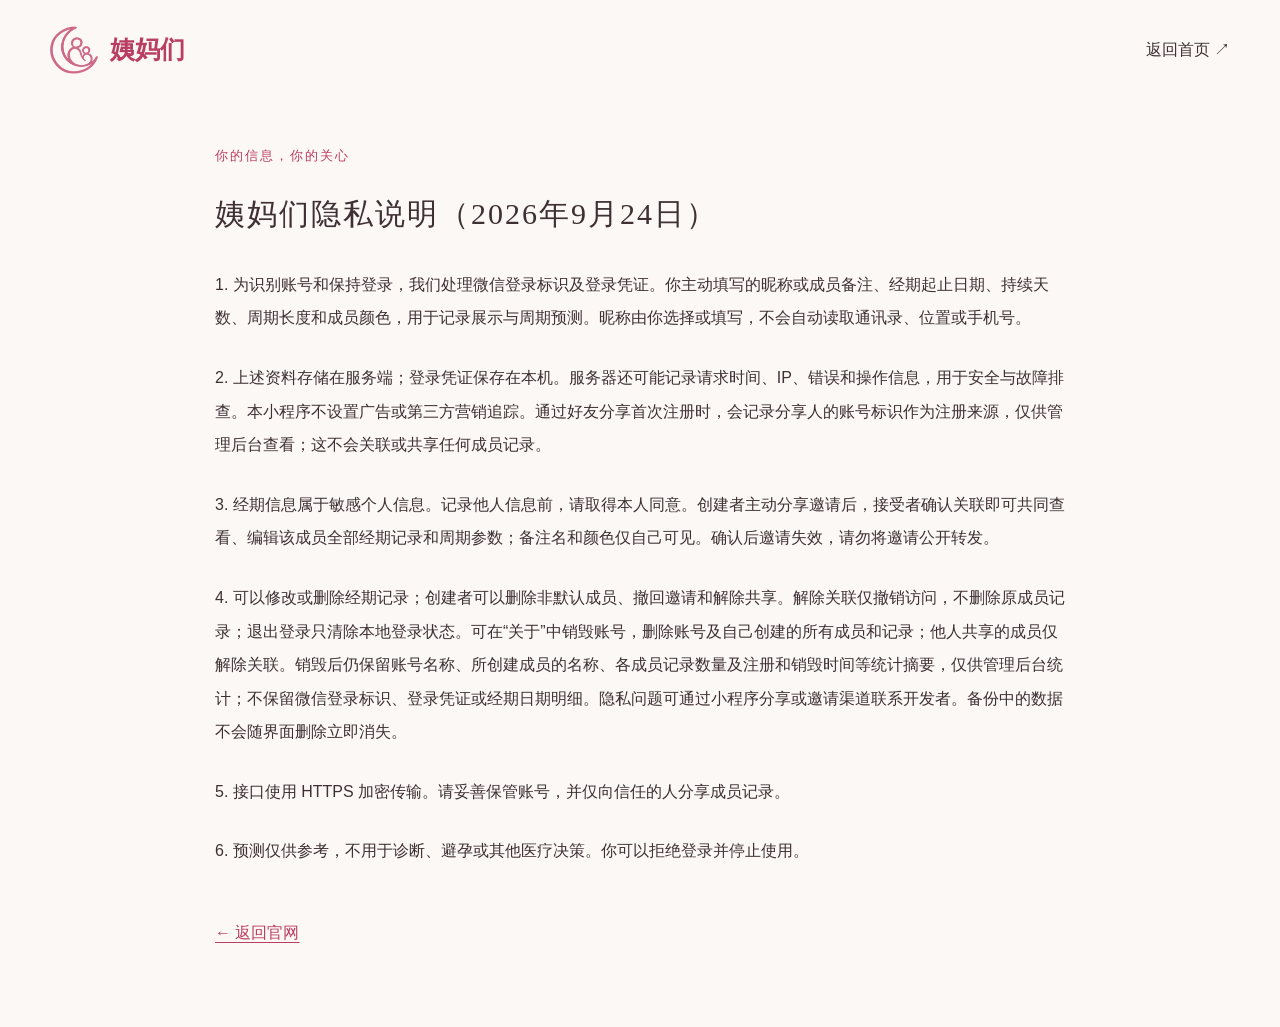
==== privacy.html @ f9075a83 "copy: update website and privacy wording for public use" ====
<!doctype html><html lang="zh-CN"><head><meta charset="utf-8"><meta name="viewport" content="width=device-width,initial-scale=1"><title>隐私说明 · 姨妈们</title><meta name="description" content="姨妈们隐私说明：数据使用、家庭共享、记录删除及数据安全。"><link rel="canonical" href="https://aunts.21ido.com/privacy.html"><link rel="stylesheet" href="styles.css"><link rel="icon" href="assets/logo.png"></head><body><header class="header wrap"><a class="brand" href="/"><img src="assets/logo.png" width="48" height="48" alt=""><span>姨妈们</span></a><a href="/">返回首页 ↗</a></header><main class="privacy-page wrap"><p class="eyebrow">你的信息，你的关心</p><h1>姨妈们隐私说明（2026年9月24日）</h1><p>1. 为识别账号和保持登录，我们处理微信登录标识及登录凭证。你主动填写的昵称或成员备注、经期起止日期、持续天数、周期长度和成员颜色，用于记录展示与周期预测。昵称由你选择或填写，不会自动读取通讯录、位置或手机号。</p><p>2. 上述资料存储在服务端；登录凭证保存在本机。服务器还可能记录请求时间、IP、错误和操作信息，用于安全与故障排查。本小程序不设置广告或第三方营销追踪。通过好友分享首次注册时，会记录分享人的账号标识作为注册来源，仅供管理后台查看；这不会关联或共享任何成员记录。</p><p>3. 经期信息属于敏感个人信息。记录他人信息前，请取得本人同意。创建者主动分享邀请后，接受者确认关联即可共同查看、编辑该成员全部经期记录和周期参数；备注名和颜色仅自己可见。确认后邀请失效，请勿将邀请公开转发。</p><p>4. 可以修改或删除经期记录；创建者可以删除非默认成员、撤回邀请和解除共享。解除关联仅撤销访问，不删除原成员记录；退出登录只清除本地登录状态。可在“关于”中销毁账号，删除账号及自己创建的所有成员和记录；他人共享的成员仅解除关联。销毁后仍保留账号名称、所创建成员的名称、各成员记录数量及注册和销毁时间等统计摘要，仅供管理后台统计；不保留微信登录标识、登录凭证或经期日期明细。隐私问题可通过小程序分享或邀请渠道联系开发者。备份中的数据不会随界面删除立即消失。</p><p>5. 接口使用 HTTPS 加密传输。请妥善保管账号，并仅向信任的人分享成员记录。</p><p>6. 预测仅供参考，不用于诊断、避孕或其他医疗决策。你可以拒绝登录并停止使用。</p><a class="text-link" href="/">← 返回官网</a></main></body></html>
---- styles.css ----
:root{--ink:#3e3035;--muted:#8b777e;--rose:#b93e64;--pink:#e77797;--bg:#fcf8f5}*{box-sizing:border-box}html{scroll-behavior:smooth;scroll-padding-top:30px}body{margin:0;background:var(--bg);color:var(--ink);font-family:-apple-system,BlinkMacSystemFont,"Segoe UI","PingFang SC","Microsoft YaHei",sans-serif;line-height:1.75}a{color:inherit;text-decoration:none}img{max-width:100%;height:auto}button,a,summary{-webkit-tap-highlight-color:transparent}a:focus-visible,summary:focus-visible{outline:3px solid var(--rose);outline-offset:6px}.wrap{width:min(1180px,calc(100% - 64px));margin:auto}.header{display:flex;align-items:center;justify-content:space-between;padding:26px 0;gap:24px}.brand{display:flex;align-items:center;gap:12px;font-size:25px;font-weight:700;color:var(--rose);white-space:nowrap}.brand small{display:block;font-size:11px;letter-spacing:2px;color:var(--muted);font-weight:400}.header nav{display:flex;gap:32px;align-items:center;font-size:14px}.nav-cta{border:1px solid #dab4bf;border-radius:30px;padding:10px 22px}.nav-cta span{margin-left:20px}.hero{display:grid;grid-template-columns:1fr 1fr;align-items:center;min-height:850px;gap:30px;padding-bottom:55px}.eyebrow{font-size:13px;letter-spacing:2px;color:var(--rose);font-weight:500;margin:0 0 22px}.spark{font-size:23px;vertical-align:middle;margin-right:10px}h1{font-family:"Songti SC",SimSun,serif;font-size:clamp(58px,6.5vw,86px);line-height:1.3;letter-spacing:2px;font-weight:500;margin:20px 0 30px}h1 em{font-style:normal;color:var(--rose);position:relative}h1 em:after{content:"";position:absolute;bottom:-12px;left:0;width:90%;height:13px;border-top:4px solid #edb3c0;border-radius:50%}.intro{font-size:20px;color:#8d707b;line-height:2}.hero-actions{display:flex;align-items:flex-start;flex-direction:column;gap:12px;margin-top:38px}.button{display:inline-flex;gap:36px;align-items:center;background:var(--rose);color:#fff;padding:16px 24px;border-radius:35px;font-size:15px;box-shadow:0 10px 22px #ba40641c;transition:transform .2s}.button:hover{transform:translateY(-3px)}.quiet{font-size:12px;color:var(--muted);padding-left:12px}.mini-benefits{display:flex;gap:22px;margin-top:40px;font-size:12px;color:var(--muted);flex-wrap:wrap}.mini-benefits i{display:inline-block;width:5px;height:5px;background:#d3738f;border-radius:50%;vertical-align:middle;margin-right:6px}.hero-art{position:relative;display:flex;justify-content:center;padding:45px 0 10px;isolation:isolate}.orb{position:absolute;inset:18% -7% 9%;background:radial-gradient(ellipse,#f4cad4 0,#f8e2e7 48%,transparent 72%);z-index:-1}.phone{width:340px;border:7px solid #342d30;outline:2px solid #bfaaa6;border-radius:49px;background:#fffcfb;padding:13px 15px 15px;box-shadow:20px 30px 50px #73545a26;transform:rotate(3deg)}.phone-top{display:flex;justify-content:space-between;align-items:center;font-size:10px;padding:0 8px;position:relative}.island{width:100px;height:21px;border-radius:14px;background:#342d30;position:absolute;top:-8px;left:calc(50% - 50px)}.phone-title{text-align:center;font-size:15px;margin:24px 0 18px;position:relative}.phone-title>span{position:absolute;right:0;font-size:10px;border:1px solid #e8e0e1;border-radius:20px;padding:1px 7px}.status-card{background:#fbeaf0;border-radius:20px;padding:20px 14px;position:relative;overflow:hidden}.status-card small{font-size:10px;color:#a46a7e}.status-card p{font-size:12px;position:relative;z-index:1;margin:8px 0}.status-card strong{font-size:29px;color:var(--rose);font-weight:400}.flower{position:absolute;right:-8px;top:6px;font-size:92px;color:#e9b7c653}.calendar{background:#fff;border-radius:20px;margin:14px 0;padding:15px 9px}.month{display:flex;justify-content:space-between;font-size:11px}.month span{color:var(--muted);font-size:10px}.weekdays,.calendar-grid{display:grid;grid-template-columns:repeat(7,1fr)}.weekdays{font-size:10px;color:var(--muted);text-align:center;margin-top:18px}.date{height:47px;position:relative;text-align:center;padding-top:9px;font-size:11px}.date.outside{color:#c9c1c4}.date:after{content:"";position:absolute;top:31px;left:0;right:0}.date.pink:after{border-top:2px solid #e87597}.date.blue:after{border-top:2px solid #75b9eb}.date.purple:after{border-top:2px solid #a087dc}.date.predicted:after{border-top-style:dashed}.legend{display:flex;justify-content:center;gap:20px;font-size:10px;color:#88757c;margin-top:9px}.legend span{display:flex;align-items:center;gap:5px}.legend i{width:13px;height:2px}.pink{--c:#e87597}.blue{--c:#75b9eb}.purple{--c:#a087dc}.legend i{background:var(--c)}.calendar-note{text-align:center;font-size:8px;color:#a09499;margin:10px 0 0}.phone-tabs{display:flex;justify-content:space-around;color:#9e8d94;text-align:center;font-size:20px}.phone-tabs small{display:block;font-size:8px}.phone-tabs .active{color:var(--rose)}.floating-note{position:absolute;bottom:140px;left:-10px;z-index:2;background:#ffffffed;padding:16px 22px;border:1px solid #f0e0e3;border-radius:18px;box-shadow:0 14px 30px #85566112;display:flex;align-items:center;gap:14px;font-size:13px;transform:rotate(-5deg)}.floating-note small{display:block;font-size:10px;color:var(--muted)}.note-icon{font-size:33px;color:var(--rose)}.handwriting{position:absolute;top:0;right:20px;color:#bd708a;font-family:cursive;font-size:20px;transform:rotate(7deg)}.art-caption{position:absolute;bottom:-23px;font-size:10px;color:#aa989d}.features{padding:90px 0 110px;border-top:1px solid #eddee0}.section-heading{text-align:center;margin-bottom:45px}h2{font-family:"Songti SC",SimSun,serif;font-size:40px;font-weight:500;line-height:1.55;margin:0 0 22px}.section-heading>p:last-child{color:var(--muted);font-size:15px}.feature-grid{display:grid;grid-template-columns:repeat(3,1fr);gap:23px}.feature-card{padding:32px;background:linear-gradient(150deg,#fff,#fbedf0);border:1px solid #f0e4e6;border-radius:25px}.feature-number{font-size:11px;letter-spacing:2px;color:#ac7184}.feature-card h3{font-size:21px;margin:24px 0 10px;font-weight:500}.feature-card p{font-size:14px;color:var(--muted);margin:0}.avatar-row,.share-art,.timeline{height:72px;margin-top:22px;display:flex;align-items:center}.avatar-row span{width:56px;height:56px;border:4px solid #fff;border-radius:50%;display:grid;place-items:center;background:#f6cfda;color:#b45977;margin-right:-10px}.avatar-row span:nth-child(2){background:#d9eaf5;color:#5592b6}.avatar-row span:nth-child(3){background:#e8def7;color:#9a7cbd}.share-art span{font-size:40px;color:#c56687}.share-art i{color:#d9b4c2;margin:0 22px}.timeline{gap:14px;color:#b66683;font-size:13px}.timeline i{width:90px;border-top:3px dashed #d9a0b5}.sharing{background:#f8ecef;padding:85px 0}.sharing-inner{display:grid;grid-template-columns:1fr 1fr;gap:100px;align-items:center}.sharing-visual{position:relative;min-height:440px;display:flex;align-items:center;justify-content:center;flex-direction:column}.moon{position:absolute;inset:20px;border:1px solid #e3b6c6;border-radius:50%;transform:rotate(-25deg)}.family-symbol{background:#fff8;width:265px;height:265px;display:grid;place-items:center;border-radius:50%;z-index:1}.family-symbol img{width:200px}.sharing-visual p{text-align:center;font-family:"Songti SC",SimSun,serif;font-size:24px;z-index:1;letter-spacing:4px}.sharing-visual em{font-style:normal;color:#bd6b88}.sharing-copy>p{color:var(--muted);font-size:14px}.sharing-copy .eyebrow{color:var(--rose)}ol{padding:0;list-style:none;margin:28px 0}li{display:flex;gap:22px;margin-top:20px}li>b{color:#bc8096;font-size:12px;padding-top:3px}li h3{margin:0;font-size:16px;font-weight:500}li p{font-size:13px;color:var(--muted);margin:4px 0}.sharing-copy .small-note{font-size:11px;line-height:1.8}.faq{padding:110px 0;display:grid;grid-template-columns:1fr 1.3fr;gap:70px}details{border-bottom:1px solid #e7dadd;padding:20px 0}summary{cursor:pointer;font-size:16px;list-style:none;display:flex;justify-content:space-between;gap:20px}summary:after{content:"+";color:var(--rose)}details[open] summary:after{content:"−"}details p{font-size:14px;color:var(--muted);padding-right:25px}.experience{background:linear-gradient(120deg,#f6dbe3,#fbedef);padding:60px 70px;border-radius:35px;display:flex;justify-content:space-between;gap:40px;align-items:center}.experience h2{font-size:46px;color:#a13758}.experience p{color:#9b6e80;font-size:15px}.experience-tip{font-size:11px;color:#946f7d}.qr-card{background:white;padding:15px 20px 20px;border-radius:24px;flex:0 0 240px;text-align:center;box-shadow:0 10px 30px #a55f7610}.qr-card img{display:block;width:210px}.qr-card strong{display:block;font-size:17px;color:var(--rose);margin:8px 0}.qr-card a{font-size:11px;color:var(--muted);text-decoration:underline;text-underline-offset:4px}.footer{padding:45px 0;display:flex;align-items:center;justify-content:space-between;gap:25px;font-size:12px;color:var(--muted)}.footer .brand{font-size:19px}.footer p{font-size:12px}.footer small{font-size:10px}
@media(max-width:900px){.wrap{width:calc(100% - 40px)}.header nav{gap:18px}.brand small{display:none}.hero{gap:10px}.phone{width:300px}.floating-note{left:-10px;bottom:85px;padding:12px}.mini-benefits{gap:12px}h1{font-size:60px}.feature-card{padding:24px}.sharing-inner{gap:35px}.experience{padding:40px}.faq{gap:35px}.handwriting{font-size:16px}}
@media(max-width:640px){.header{padding:20px 0}.brand{font-size:22px;gap:8px}.brand img{width:37px}.header nav>a:not(.nav-cta){display:none}.nav-cta{padding:8px 15px;font-size:12px}.nav-cta span{margin-left:8px}.hero{grid-template-columns:1fr;text-align:center;padding:40px 0 60px;gap:40px;min-height:0}h1{font-size:60px;letter-spacing:0}.intro{font-size:16px}.hero-actions{align-items:center;margin-top:25px}.mini-benefits{justify-content:center;margin-top:25px;font-size:11px}.hero-art{padding-top:38px;padding-bottom:20px}.phone{width:300px;transform:rotate(2deg)}.floating-note{left:0;bottom:100px;text-align:left;font-size:11px}.handwriting{right:5px}.orb{inset:15% 0 8%}.features{padding:60px 0}.feature-grid{grid-template-columns:1fr;gap:16px}.feature-card{padding:26px}.feature-card h3{margin-top:12px}.avatar-row,.share-art,.timeline{height:55px;margin-top:12px}h2{font-size:32px}.sharing{padding:45px 0}.sharing-inner{grid-template-columns:1fr;gap:20px}.sharing-visual{min-height:310px}.family-symbol{width:190px;height:190px}.family-symbol img{width:150px}.sharing-visual p{font-size:20px}.moon{inset:0 30px}.sharing-copy{padding:20px 5px}.faq{grid-template-columns:1fr;padding:60px 0;gap:10px}.faq h2 br{display:none}.experience{padding:35px 24px;flex-direction:column;text-align:center;border-radius:26px;gap:25px}.experience h2{font-size:35px}.experience-tip{display:block}.qr-card{flex-basis:auto}.footer{flex-direction:column;text-align:center;gap:6px;padding:35px 0}.footer p{margin:8px 0}.eyebrow{font-size:11px}.header{gap:10px}}
@media(prefers-reduced-motion:reduce){html{scroll-behavior:auto}.button{transition:none}}
@media(max-width:640px){.moon{inset:12px 48px;}}

/* First-screen discovery and privacy */
.hero{min-height:700px;padding-top:15px}.hero h1{font-size:clamp(54px,5.5vw,74px);margin:15px 0 25px}.hero .intro{font-size:17px}.intro strong{font-weight:500;color:var(--ink)}.hero-scan{display:flex;align-items:center;gap:22px;margin-top:25px}.hero-scan>img{width:150px;height:150px;padding:7px;background:#fff;border-radius:18px;box-shadow:0 8px 28px #ad627619}.hero-scan strong{font-size:17px;color:var(--rose)}.hero-scan p{font-size:13px;color:var(--muted);margin:7px 0}.hero-scan a{font-size:12px;color:var(--rose);text-decoration:underline;text-underline-offset:3px}.hero-scan .privacy-link{display:block;color:var(--muted);margin-top:5px}.mini-benefits{margin-top:22px}.family-photo{margin:0;min-height:0;display:block}.family-photo img{display:block;width:100%;border-radius:130px 130px 26px 26px;box-shadow:0 18px 40px #a8708514}.family-photo figcaption{text-align:center;color:#b76b85;font-family:serif;font-size:20px;padding-top:22px}.footer-links{display:flex;gap:25px}.text-link{text-decoration:underline;text-underline-offset:4px;color:var(--rose)}.privacy-page{max-width:850px;padding:45px 0 80px}.privacy-page h1{font-size:30px;line-height:1.6}.privacy-page>p:not(.eyebrow){font-size:16px;line-height:2.1;margin:26px 0}.privacy-page>a{display:inline-block;margin-top:25px}
@media(max-width:640px){.hero{padding-top:18px;gap:35px}.hero h1{font-size:48px;line-height:1.2;margin:10px 0 22px}.hero .eyebrow{letter-spacing:1px;font-size:10px;margin-bottom:12px}.hero .intro{font-size:14px;line-height:1.9}.hero-scan{justify-content:center;text-align:left;gap:15px;margin-top:20px}.hero-scan>img{width:142px;height:142px}.hero-scan strong{font-size:15px}.hero-scan p{font-size:11px}.hero .mini-benefits{margin-top:20px}.sharing-visual.family-photo{min-height:0}.privacy-page{padding-top:20px}.privacy-page h1{font-size:25px}.privacy-page>p:not(.eyebrow){font-size:15px}.footer-links{gap:20px}}
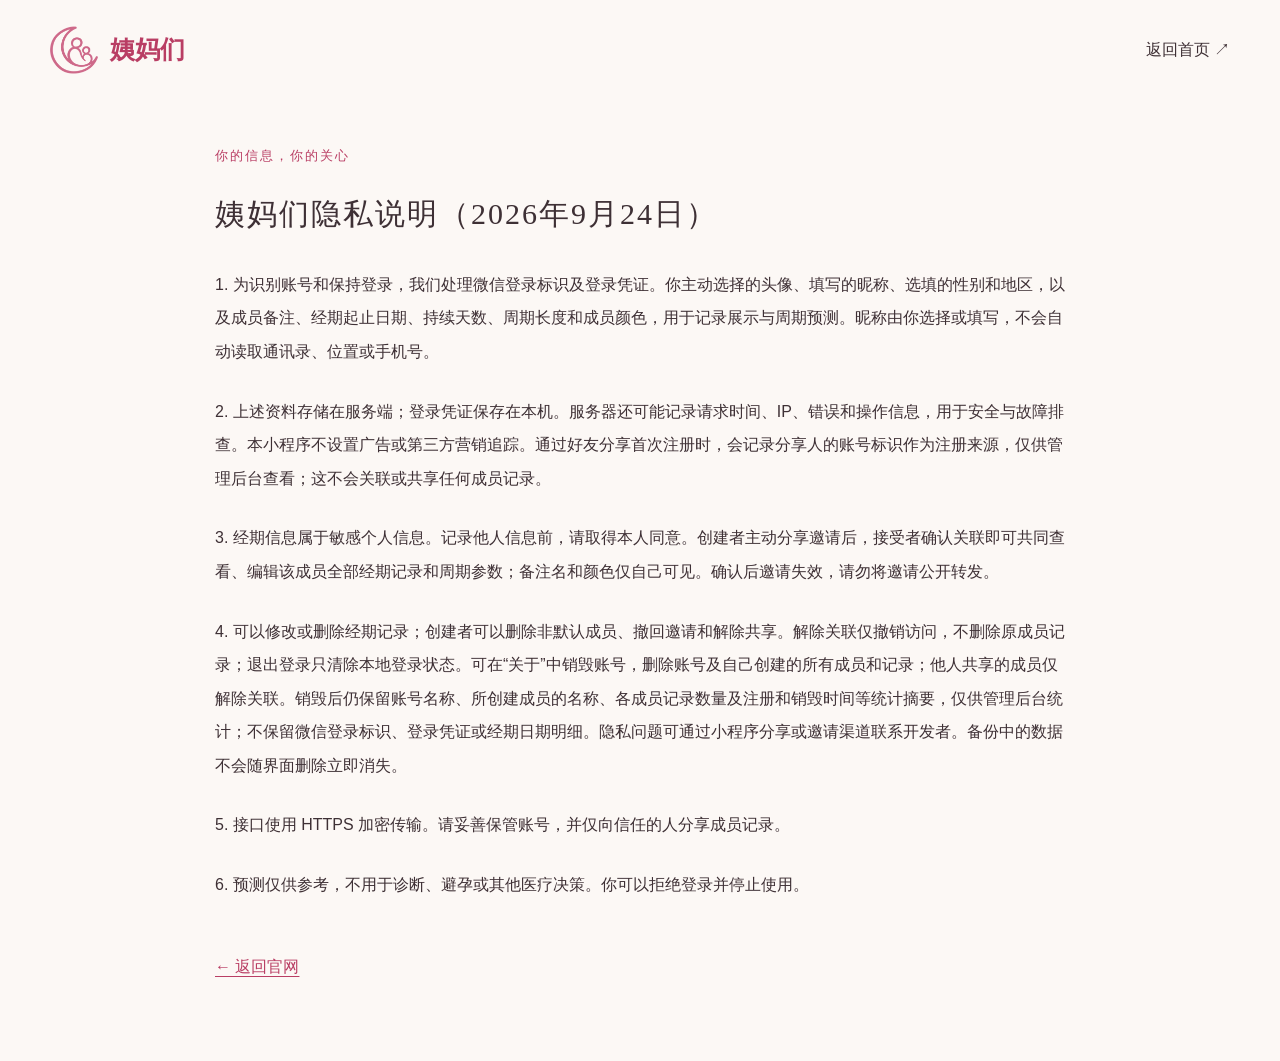
==== commit b06bec33: "docs: disclose optional account profile information" ====
--- a/privacy.html
+++ b/privacy.html
@@ -1 +1 @@
-<!doctype html><html lang="zh-CN"><head><meta charset="utf-8"><meta name="viewport" content="width=device-width,initial-scale=1"><title>隐私说明 · 姨妈们</title><meta name="description" content="姨妈们隐私说明：数据使用、家庭共享、记录删除及数据安全。"><link rel="canonical" href="https://aunts.21ido.com/privacy.html"><link rel="stylesheet" href="styles.css"><link rel="icon" href="assets/logo.png"></head><body><header class="header wrap"><a class="brand" href="/"><img src="assets/logo.png" width="48" height="48" alt=""><span>姨妈们</span></a><a href="/">返回首页 ↗</a></header><main class="privacy-page wrap"><p class="eyebrow">你的信息，你的关心</p><h1>姨妈们隐私说明（2026年9月24日）</h1><p>1. 为识别账号和保持登录，我们处理微信登录标识及登录凭证。你主动填写的昵称或成员备注、经期起止日期、持续天数、周期长度和成员颜色，用于记录展示与周期预测。昵称由你选择或填写，不会自动读取通讯录、位置或手机号。</p><p>2. 上述资料存储在服务端；登录凭证保存在本机。服务器还可能记录请求时间、IP、错误和操作信息，用于安全与故障排查。本小程序不设置广告或第三方营销追踪。通过好友分享首次注册时，会记录分享人的账号标识作为注册来源，仅供管理后台查看；这不会关联或共享任何成员记录。</p><p>3. 经期信息属于敏感个人信息。记录他人信息前，请取得本人同意。创建者主动分享邀请后，接受者确认关联即可共同查看、编辑该成员全部经期记录和周期参数；备注名和颜色仅自己可见。确认后邀请失效，请勿将邀请公开转发。</p><p>4. 可以修改或删除经期记录；创建者可以删除非默认成员、撤回邀请和解除共享。解除关联仅撤销访问，不删除原成员记录；退出登录只清除本地登录状态。可在“关于”中销毁账号，删除账号及自己创建的所有成员和记录；他人共享的成员仅解除关联。销毁后仍保留账号名称、所创建成员的名称、各成员记录数量及注册和销毁时间等统计摘要，仅供管理后台统计；不保留微信登录标识、登录凭证或经期日期明细。隐私问题可通过小程序分享或邀请渠道联系开发者。备份中的数据不会随界面删除立即消失。</p><p>5. 接口使用 HTTPS 加密传输。请妥善保管账号，并仅向信任的人分享成员记录。</p><p>6. 预测仅供参考，不用于诊断、避孕或其他医疗决策。你可以拒绝登录并停止使用。</p><a class="text-link" href="/">← 返回官网</a></main></body></html>+<!doctype html><html lang="zh-CN"><head><meta charset="utf-8"><meta name="viewport" content="width=device-width,initial-scale=1"><title>隐私说明 · 姨妈们</title><meta name="description" content="姨妈们隐私说明：数据使用、家庭共享、记录删除及数据安全。"><link rel="canonical" href="https://aunts.21ido.com/privacy.html"><link rel="stylesheet" href="styles.css"><link rel="icon" href="assets/logo.png"></head><body><header class="header wrap"><a class="brand" href="/"><img src="assets/logo.png" width="48" height="48" alt=""><span>姨妈们</span></a><a href="/">返回首页 ↗</a></header><main class="privacy-page wrap"><p class="eyebrow">你的信息，你的关心</p><h1>姨妈们隐私说明（2026年9月24日）</h1><p>1. 为识别账号和保持登录，我们处理微信登录标识及登录凭证。你主动选择的头像、填写的昵称、选填的性别和地区，以及成员备注、经期起止日期、持续天数、周期长度和成员颜色，用于记录展示与周期预测。昵称由你选择或填写，不会自动读取通讯录、位置或手机号。</p><p>2. 上述资料存储在服务端；登录凭证保存在本机。服务器还可能记录请求时间、IP、错误和操作信息，用于安全与故障排查。本小程序不设置广告或第三方营销追踪。通过好友分享首次注册时，会记录分享人的账号标识作为注册来源，仅供管理后台查看；这不会关联或共享任何成员记录。</p><p>3. 经期信息属于敏感个人信息。记录他人信息前，请取得本人同意。创建者主动分享邀请后，接受者确认关联即可共同查看、编辑该成员全部经期记录和周期参数；备注名和颜色仅自己可见。确认后邀请失效，请勿将邀请公开转发。</p><p>4. 可以修改或删除经期记录；创建者可以删除非默认成员、撤回邀请和解除共享。解除关联仅撤销访问，不删除原成员记录；退出登录只清除本地登录状态。可在“关于”中销毁账号，删除账号及自己创建的所有成员和记录；他人共享的成员仅解除关联。销毁后仍保留账号名称、所创建成员的名称、各成员记录数量及注册和销毁时间等统计摘要，仅供管理后台统计；不保留微信登录标识、登录凭证或经期日期明细。隐私问题可通过小程序分享或邀请渠道联系开发者。备份中的数据不会随界面删除立即消失。</p><p>5. 接口使用 HTTPS 加密传输。请妥善保管账号，并仅向信任的人分享成员记录。</p><p>6. 预测仅供参考，不用于诊断、避孕或其他医疗决策。你可以拒绝登录并停止使用。</p><a class="text-link" href="/">← 返回官网</a></main></body></html>
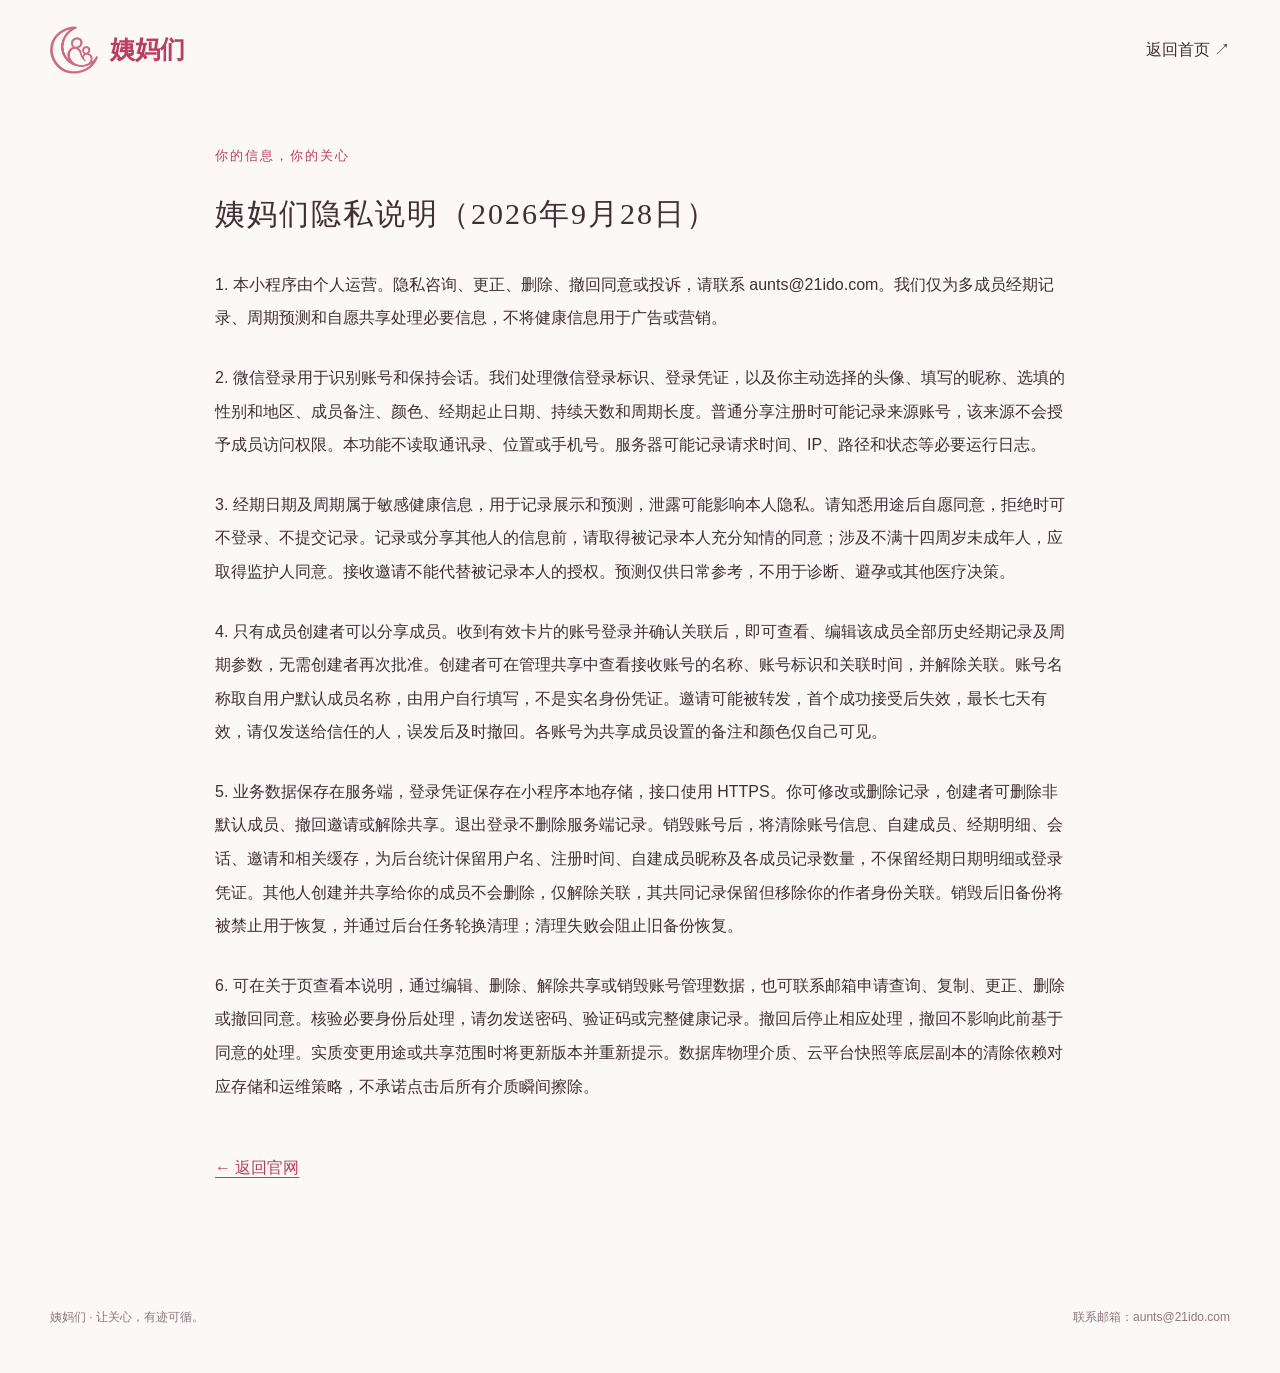
==== commit 41c34cdf: "content: sync privacy notice and add contact email without member-limit copy" ====
--- a/privacy.html
+++ b/privacy.html
@@ -1 +1 @@
-<!doctype html><html lang="zh-CN"><head><meta charset="utf-8"><meta name="viewport" content="width=device-width,initial-scale=1"><title>隐私说明 · 姨妈们</title><meta name="description" content="姨妈们隐私说明：数据使用、家庭共享、记录删除及数据安全。"><link rel="canonical" href="https://aunts.21ido.com/privacy.html"><link rel="stylesheet" href="styles.css"><link rel="icon" href="assets/logo.png"></head><body><header class="header wrap"><a class="brand" href="/"><img src="assets/logo.png" width="48" height="48" alt=""><span>姨妈们</span></a><a href="/">返回首页 ↗</a></header><main class="privacy-page wrap"><p class="eyebrow">你的信息，你的关心</p><h1>姨妈们隐私说明（2026年9月24日）</h1><p>1. 为识别账号和保持登录，我们处理微信登录标识及登录凭证。你主动选择的头像、填写的昵称、选填的性别和地区，以及成员备注、经期起止日期、持续天数、周期长度和成员颜色，用于记录展示与周期预测。昵称由你选择或填写，不会自动读取通讯录、位置或手机号。</p><p>2. 上述资料存储在服务端；登录凭证保存在本机。服务器还可能记录请求时间、IP、错误和操作信息，用于安全与故障排查。本小程序不设置广告或第三方营销追踪。通过好友分享首次注册时，会记录分享人的账号标识作为注册来源，仅供管理后台查看；这不会关联或共享任何成员记录。</p><p>3. 经期信息属于敏感个人信息。记录他人信息前，请取得本人同意。创建者主动分享邀请后，接受者确认关联即可共同查看、编辑该成员全部经期记录和周期参数；备注名和颜色仅自己可见。确认后邀请失效，请勿将邀请公开转发。</p><p>4. 可以修改或删除经期记录；创建者可以删除非默认成员、撤回邀请和解除共享。解除关联仅撤销访问，不删除原成员记录；退出登录只清除本地登录状态。可在“关于”中销毁账号，删除账号及自己创建的所有成员和记录；他人共享的成员仅解除关联。销毁后仍保留账号名称、所创建成员的名称、各成员记录数量及注册和销毁时间等统计摘要，仅供管理后台统计；不保留微信登录标识、登录凭证或经期日期明细。隐私问题可通过小程序分享或邀请渠道联系开发者。备份中的数据不会随界面删除立即消失。</p><p>5. 接口使用 HTTPS 加密传输。请妥善保管账号，并仅向信任的人分享成员记录。</p><p>6. 预测仅供参考，不用于诊断、避孕或其他医疗决策。你可以拒绝登录并停止使用。</p><a class="text-link" href="/">← 返回官网</a></main></body></html>+<!doctype html><html lang="zh-CN"><head><meta charset="utf-8"><meta name="viewport" content="width=device-width,initial-scale=1"><title>隐私说明 · 姨妈们</title><meta name="description" content="姨妈们隐私说明：数据使用、家庭共享、记录删除及数据安全。"><link rel="canonical" href="https://aunts.21ido.com/privacy.html"><link rel="stylesheet" href="styles.css"><link rel="icon" href="assets/logo.png"></head><body><header class="header wrap"><a class="brand" href="/"><img src="assets/logo.png" width="48" height="48" alt=""><span>姨妈们</span></a><a href="/">返回首页 ↗</a></header><main class="privacy-page wrap"><p class="eyebrow">你的信息，你的关心</p><h1>姨妈们隐私说明（2026年9月28日）</h1><p>1. 本小程序由个人运营。隐私咨询、更正、删除、撤回同意或投诉，请联系 aunts@21ido.com。我们仅为多成员经期记录、周期预测和自愿共享处理必要信息，不将健康信息用于广告或营销。</p><p>2. 微信登录用于识别账号和保持会话。我们处理微信登录标识、登录凭证，以及你主动选择的头像、填写的昵称、选填的性别和地区、成员备注、颜色、经期起止日期、持续天数和周期长度。普通分享注册时可能记录来源账号，该来源不会授予成员访问权限。本功能不读取通讯录、位置或手机号。服务器可能记录请求时间、IP、路径和状态等必要运行日志。</p><p>3. 经期日期及周期属于敏感健康信息，用于记录展示和预测，泄露可能影响本人隐私。请知悉用途后自愿同意，拒绝时可不登录、不提交记录。记录或分享其他人的信息前，请取得被记录本人充分知情的同意；涉及不满十四周岁未成年人，应取得监护人同意。接收邀请不能代替被记录本人的授权。预测仅供日常参考，不用于诊断、避孕或其他医疗决策。</p><p>4. 只有成员创建者可以分享成员。收到有效卡片的账号登录并确认关联后，即可查看、编辑该成员全部历史经期记录及周期参数，无需创建者再次批准。创建者可在管理共享中查看接收账号的名称、账号标识和关联时间，并解除关联。账号名称取自用户默认成员名称，由用户自行填写，不是实名身份凭证。邀请可能被转发，首个成功接受后失效，最长七天有效，请仅发送给信任的人，误发后及时撤回。各账号为共享成员设置的备注和颜色仅自己可见。</p><p>5. 业务数据保存在服务端，登录凭证保存在小程序本地存储，接口使用 HTTPS。你可修改或删除记录，创建者可删除非默认成员、撤回邀请或解除共享。退出登录不删除服务端记录。销毁账号后，将清除账号信息、自建成员、经期明细、会话、邀请和相关缓存，为后台统计保留用户名、注册时间、自建成员昵称及各成员记录数量，不保留经期日期明细或登录凭证。其他人创建并共享给你的成员不会删除，仅解除关联，其共同记录保留但移除你的作者身份关联。销毁后旧备份将被禁止用于恢复，并通过后台任务轮换清理；清理失败会阻止旧备份恢复。</p><p>6. 可在关于页查看本说明，通过编辑、删除、解除共享或销毁账号管理数据，也可联系邮箱申请查询、复制、更正、删除或撤回同意。核验必要身份后处理，请勿发送密码、验证码或完整健康记录。撤回后停止相应处理，撤回不影响此前基于同意的处理。实质变更用途或共享范围时将更新版本并重新提示。数据库物理介质、云平台快照等底层副本的清除依赖对应存储和运维策略，不承诺点击后所有介质瞬间擦除。</p><a class="text-link" href="/">← 返回官网</a></main><footer class="wrap footer"><span>姨妈们 · 让关心，有迹可循。</span><a href="mailto:aunts@21ido.com">联系邮箱：aunts@21ido.com</a></footer></body></html>
--- a/styles.css
+++ b/styles.css
@@ -7,3 +7,5 @@
 /* First-screen discovery and privacy */
 .hero{min-height:700px;padding-top:15px}.hero h1{font-size:clamp(54px,5.5vw,74px);margin:15px 0 25px}.hero .intro{font-size:17px}.intro strong{font-weight:500;color:var(--ink)}.hero-scan{display:flex;align-items:center;gap:22px;margin-top:25px}.hero-scan>img{width:150px;height:150px;padding:7px;background:#fff;border-radius:18px;box-shadow:0 8px 28px #ad627619}.hero-scan strong{font-size:17px;color:var(--rose)}.hero-scan p{font-size:13px;color:var(--muted);margin:7px 0}.hero-scan a{font-size:12px;color:var(--rose);text-decoration:underline;text-underline-offset:3px}.hero-scan .privacy-link{display:block;color:var(--muted);margin-top:5px}.mini-benefits{margin-top:22px}.family-photo{margin:0;min-height:0;display:block}.family-photo img{display:block;width:100%;border-radius:130px 130px 26px 26px;box-shadow:0 18px 40px #a8708514}.family-photo figcaption{text-align:center;color:#b76b85;font-family:serif;font-size:20px;padding-top:22px}.footer-links{display:flex;gap:25px}.text-link{text-decoration:underline;text-underline-offset:4px;color:var(--rose)}.privacy-page{max-width:850px;padding:45px 0 80px}.privacy-page h1{font-size:30px;line-height:1.6}.privacy-page>p:not(.eyebrow){font-size:16px;line-height:2.1;margin:26px 0}.privacy-page>a{display:inline-block;margin-top:25px}
 @media(max-width:640px){.hero{padding-top:18px;gap:35px}.hero h1{font-size:48px;line-height:1.2;margin:10px 0 22px}.hero .eyebrow{letter-spacing:1px;font-size:10px;margin-bottom:12px}.hero .intro{font-size:14px;line-height:1.9}.hero-scan{justify-content:center;text-align:left;gap:15px;margin-top:20px}.hero-scan>img{width:142px;height:142px}.hero-scan strong{font-size:15px}.hero-scan p{font-size:11px}.hero .mini-benefits{margin-top:20px}.sharing-visual.family-photo{min-height:0}.privacy-page{padding-top:20px}.privacy-page h1{font-size:25px}.privacy-page>p:not(.eyebrow){font-size:15px}.footer-links{gap:20px}}
+
+.footer-links{flex-wrap:wrap;align-items:center;justify-content:flex-end}.footer a[href^="mailto:"]{overflow-wrap:anywhere}@media(max-width:640px){.footer-links{justify-content:center}}
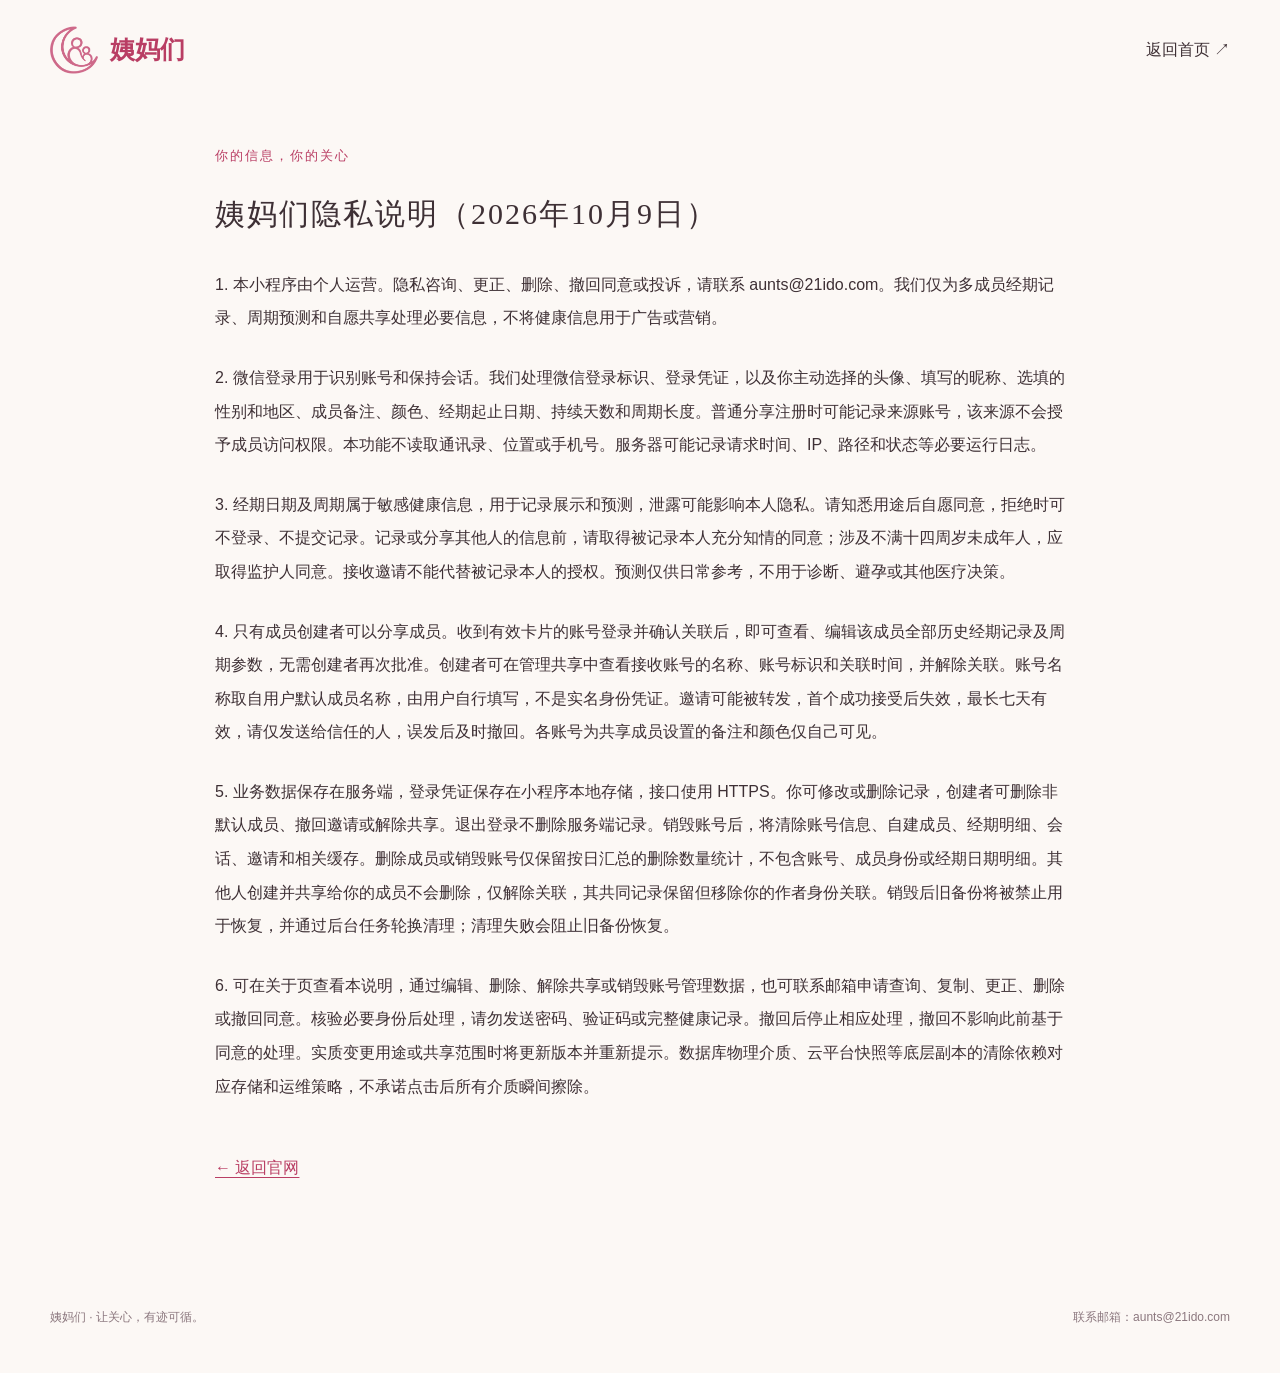
==== commit f1927ec8: "Sync anonymous deletion privacy notice" ====
--- a/privacy.html
+++ b/privacy.html
@@ -1 +1 @@
-<!doctype html><html lang="zh-CN"><head><meta charset="utf-8"><meta name="viewport" content="width=device-width,initial-scale=1"><title>隐私说明 · 姨妈们</title><meta name="description" content="姨妈们隐私说明：数据使用、家庭共享、记录删除及数据安全。"><link rel="canonical" href="https://aunts.21ido.com/privacy.html"><link rel="stylesheet" href="styles.css"><link rel="icon" href="assets/logo.png"></head><body><header class="header wrap"><a class="brand" href="/"><img src="assets/logo.png" width="48" height="48" alt=""><span>姨妈们</span></a><a href="/">返回首页 ↗</a></header><main class="privacy-page wrap"><p class="eyebrow">你的信息，你的关心</p><h1>姨妈们隐私说明（2026年9月28日）</h1><p>1. 本小程序由个人运营。隐私咨询、更正、删除、撤回同意或投诉，请联系 aunts@21ido.com。我们仅为多成员经期记录、周期预测和自愿共享处理必要信息，不将健康信息用于广告或营销。</p><p>2. 微信登录用于识别账号和保持会话。我们处理微信登录标识、登录凭证，以及你主动选择的头像、填写的昵称、选填的性别和地区、成员备注、颜色、经期起止日期、持续天数和周期长度。普通分享注册时可能记录来源账号，该来源不会授予成员访问权限。本功能不读取通讯录、位置或手机号。服务器可能记录请求时间、IP、路径和状态等必要运行日志。</p><p>3. 经期日期及周期属于敏感健康信息，用于记录展示和预测，泄露可能影响本人隐私。请知悉用途后自愿同意，拒绝时可不登录、不提交记录。记录或分享其他人的信息前，请取得被记录本人充分知情的同意；涉及不满十四周岁未成年人，应取得监护人同意。接收邀请不能代替被记录本人的授权。预测仅供日常参考，不用于诊断、避孕或其他医疗决策。</p><p>4. 只有成员创建者可以分享成员。收到有效卡片的账号登录并确认关联后，即可查看、编辑该成员全部历史经期记录及周期参数，无需创建者再次批准。创建者可在管理共享中查看接收账号的名称、账号标识和关联时间，并解除关联。账号名称取自用户默认成员名称，由用户自行填写，不是实名身份凭证。邀请可能被转发，首个成功接受后失效，最长七天有效，请仅发送给信任的人，误发后及时撤回。各账号为共享成员设置的备注和颜色仅自己可见。</p><p>5. 业务数据保存在服务端，登录凭证保存在小程序本地存储，接口使用 HTTPS。你可修改或删除记录，创建者可删除非默认成员、撤回邀请或解除共享。退出登录不删除服务端记录。销毁账号后，将清除账号信息、自建成员、经期明细、会话、邀请和相关缓存，为后台统计保留用户名、注册时间、自建成员昵称及各成员记录数量，不保留经期日期明细或登录凭证。其他人创建并共享给你的成员不会删除，仅解除关联，其共同记录保留但移除你的作者身份关联。销毁后旧备份将被禁止用于恢复，并通过后台任务轮换清理；清理失败会阻止旧备份恢复。</p><p>6. 可在关于页查看本说明，通过编辑、删除、解除共享或销毁账号管理数据，也可联系邮箱申请查询、复制、更正、删除或撤回同意。核验必要身份后处理，请勿发送密码、验证码或完整健康记录。撤回后停止相应处理，撤回不影响此前基于同意的处理。实质变更用途或共享范围时将更新版本并重新提示。数据库物理介质、云平台快照等底层副本的清除依赖对应存储和运维策略，不承诺点击后所有介质瞬间擦除。</p><a class="text-link" href="/">← 返回官网</a></main><footer class="wrap footer"><span>姨妈们 · 让关心，有迹可循。</span><a href="mailto:aunts@21ido.com">联系邮箱：aunts@21ido.com</a></footer></body></html>+<!doctype html><html lang="zh-CN"><head><meta charset="utf-8"><meta name="viewport" content="width=device-width,initial-scale=1"><title>隐私说明 · 姨妈们</title><meta name="description" content="姨妈们隐私说明：数据使用、家庭共享、记录删除及数据安全。"><link rel="canonical" href="https://aunts.21ido.com/privacy.html"><link rel="stylesheet" href="styles.css"><link rel="icon" href="assets/logo.png"></head><body><header class="header wrap"><a class="brand" href="/"><img src="assets/logo.png" width="48" height="48" alt=""><span>姨妈们</span></a><a href="/">返回首页 ↗</a></header><main class="privacy-page wrap"><p class="eyebrow">你的信息，你的关心</p><h1>姨妈们隐私说明（2026年10月9日）</h1><p>1. 本小程序由个人运营。隐私咨询、更正、删除、撤回同意或投诉，请联系 aunts@21ido.com。我们仅为多成员经期记录、周期预测和自愿共享处理必要信息，不将健康信息用于广告或营销。</p><p>2. 微信登录用于识别账号和保持会话。我们处理微信登录标识、登录凭证，以及你主动选择的头像、填写的昵称、选填的性别和地区、成员备注、颜色、经期起止日期、持续天数和周期长度。普通分享注册时可能记录来源账号，该来源不会授予成员访问权限。本功能不读取通讯录、位置或手机号。服务器可能记录请求时间、IP、路径和状态等必要运行日志。</p><p>3. 经期日期及周期属于敏感健康信息，用于记录展示和预测，泄露可能影响本人隐私。请知悉用途后自愿同意，拒绝时可不登录、不提交记录。记录或分享其他人的信息前，请取得被记录本人充分知情的同意；涉及不满十四周岁未成年人，应取得监护人同意。接收邀请不能代替被记录本人的授权。预测仅供日常参考，不用于诊断、避孕或其他医疗决策。</p><p>4. 只有成员创建者可以分享成员。收到有效卡片的账号登录并确认关联后，即可查看、编辑该成员全部历史经期记录及周期参数，无需创建者再次批准。创建者可在管理共享中查看接收账号的名称、账号标识和关联时间，并解除关联。账号名称取自用户默认成员名称，由用户自行填写，不是实名身份凭证。邀请可能被转发，首个成功接受后失效，最长七天有效，请仅发送给信任的人，误发后及时撤回。各账号为共享成员设置的备注和颜色仅自己可见。</p><p>5. 业务数据保存在服务端，登录凭证保存在小程序本地存储，接口使用 HTTPS。你可修改或删除记录，创建者可删除非默认成员、撤回邀请或解除共享。退出登录不删除服务端记录。销毁账号后，将清除账号信息、自建成员、经期明细、会话、邀请和相关缓存。删除成员或销毁账号仅保留按日汇总的删除数量统计，不包含账号、成员身份或经期日期明细。其他人创建并共享给你的成员不会删除，仅解除关联，其共同记录保留但移除你的作者身份关联。销毁后旧备份将被禁止用于恢复，并通过后台任务轮换清理；清理失败会阻止旧备份恢复。</p><p>6. 可在关于页查看本说明，通过编辑、删除、解除共享或销毁账号管理数据，也可联系邮箱申请查询、复制、更正、删除或撤回同意。核验必要身份后处理，请勿发送密码、验证码或完整健康记录。撤回后停止相应处理，撤回不影响此前基于同意的处理。实质变更用途或共享范围时将更新版本并重新提示。数据库物理介质、云平台快照等底层副本的清除依赖对应存储和运维策略，不承诺点击后所有介质瞬间擦除。</p><a class="text-link" href="/">← 返回官网</a></main><footer class="wrap footer"><span>姨妈们 · 让关心，有迹可循。</span><a href="mailto:aunts@21ido.com">联系邮箱：aunts@21ido.com</a></footer></body></html>
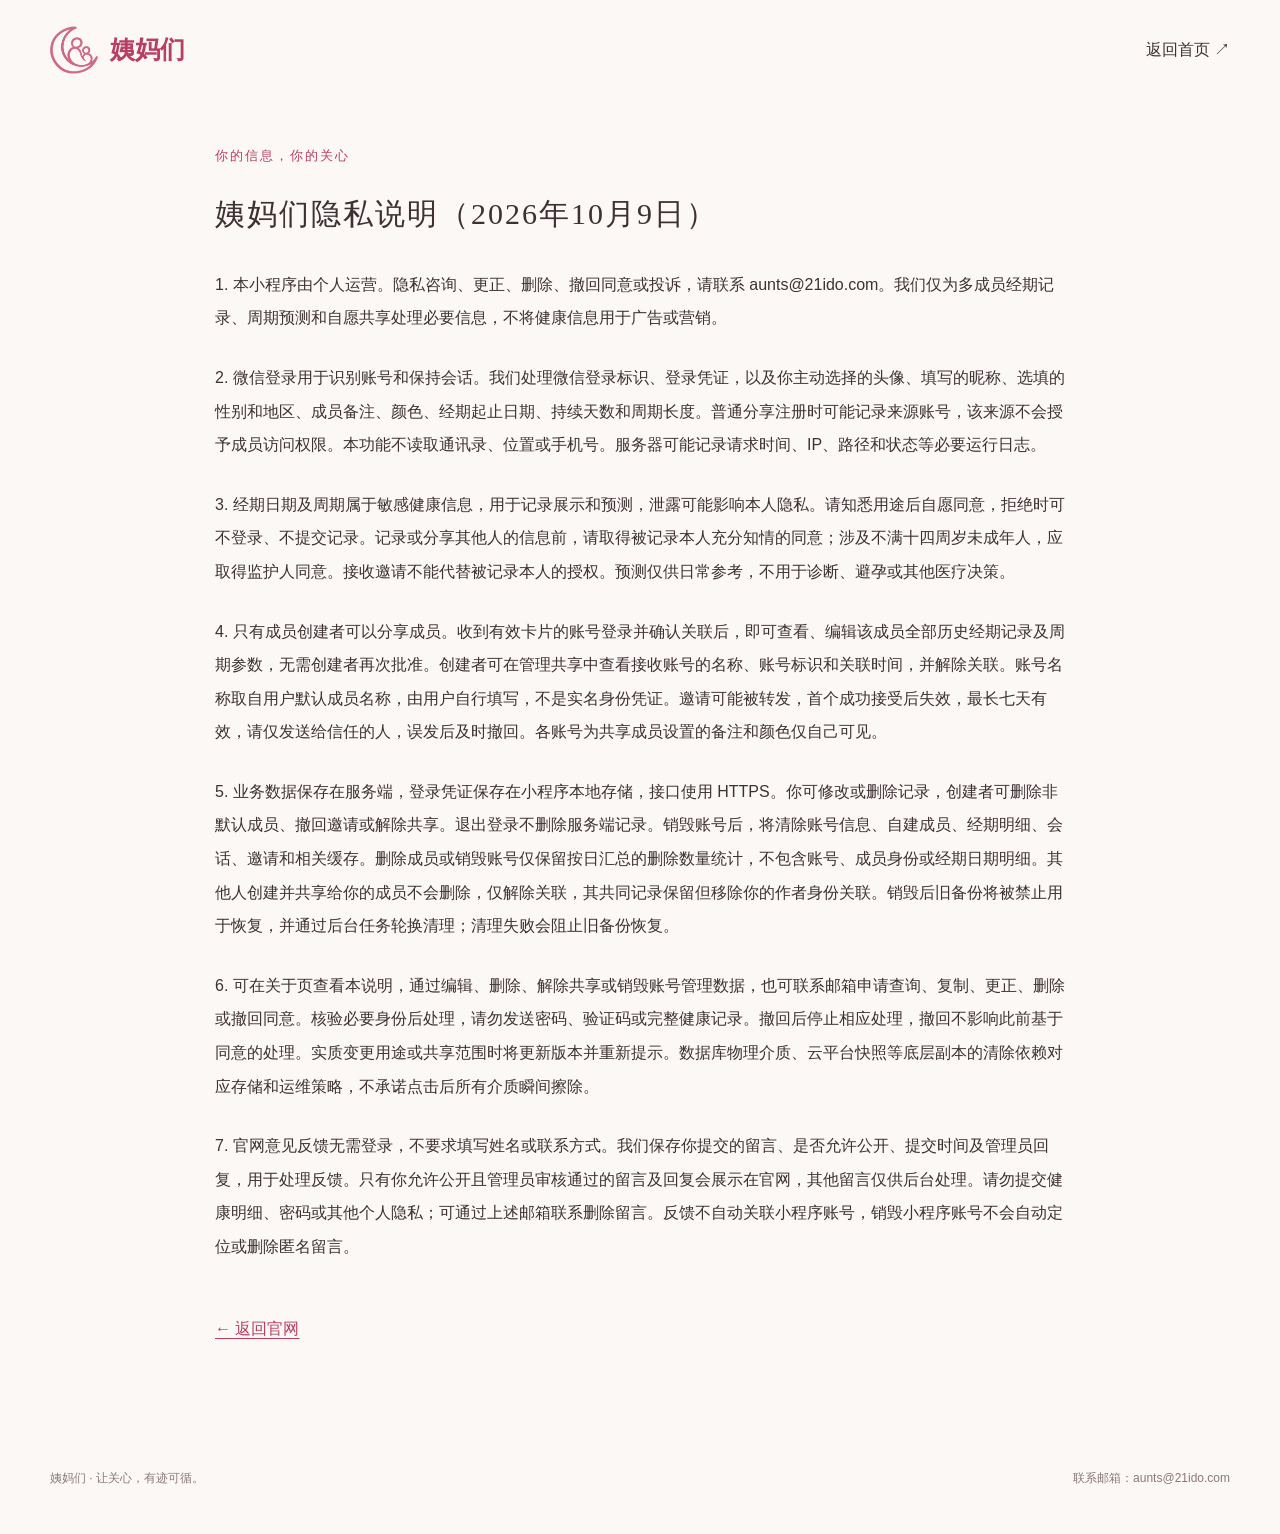
==== commit 666fa862: "Add anonymous feedback form and reviewed public messages" ====
--- a/privacy.html
+++ b/privacy.html
@@ -1 +1 @@
-<!doctype html><html lang="zh-CN"><head><meta charset="utf-8"><meta name="viewport" content="width=device-width,initial-scale=1"><title>隐私说明 · 姨妈们</title><meta name="description" content="姨妈们隐私说明：数据使用、家庭共享、记录删除及数据安全。"><link rel="canonical" href="https://aunts.21ido.com/privacy.html"><link rel="stylesheet" href="styles.css"><link rel="icon" href="assets/logo.png"></head><body><header class="header wrap"><a class="brand" href="/"><img src="assets/logo.png" width="48" height="48" alt=""><span>姨妈们</span></a><a href="/">返回首页 ↗</a></header><main class="privacy-page wrap"><p class="eyebrow">你的信息，你的关心</p><h1>姨妈们隐私说明（2026年10月9日）</h1><p>1. 本小程序由个人运营。隐私咨询、更正、删除、撤回同意或投诉，请联系 aunts@21ido.com。我们仅为多成员经期记录、周期预测和自愿共享处理必要信息，不将健康信息用于广告或营销。</p><p>2. 微信登录用于识别账号和保持会话。我们处理微信登录标识、登录凭证，以及你主动选择的头像、填写的昵称、选填的性别和地区、成员备注、颜色、经期起止日期、持续天数和周期长度。普通分享注册时可能记录来源账号，该来源不会授予成员访问权限。本功能不读取通讯录、位置或手机号。服务器可能记录请求时间、IP、路径和状态等必要运行日志。</p><p>3. 经期日期及周期属于敏感健康信息，用于记录展示和预测，泄露可能影响本人隐私。请知悉用途后自愿同意，拒绝时可不登录、不提交记录。记录或分享其他人的信息前，请取得被记录本人充分知情的同意；涉及不满十四周岁未成年人，应取得监护人同意。接收邀请不能代替被记录本人的授权。预测仅供日常参考，不用于诊断、避孕或其他医疗决策。</p><p>4. 只有成员创建者可以分享成员。收到有效卡片的账号登录并确认关联后，即可查看、编辑该成员全部历史经期记录及周期参数，无需创建者再次批准。创建者可在管理共享中查看接收账号的名称、账号标识和关联时间，并解除关联。账号名称取自用户默认成员名称，由用户自行填写，不是实名身份凭证。邀请可能被转发，首个成功接受后失效，最长七天有效，请仅发送给信任的人，误发后及时撤回。各账号为共享成员设置的备注和颜色仅自己可见。</p><p>5. 业务数据保存在服务端，登录凭证保存在小程序本地存储，接口使用 HTTPS。你可修改或删除记录，创建者可删除非默认成员、撤回邀请或解除共享。退出登录不删除服务端记录。销毁账号后，将清除账号信息、自建成员、经期明细、会话、邀请和相关缓存。删除成员或销毁账号仅保留按日汇总的删除数量统计，不包含账号、成员身份或经期日期明细。其他人创建并共享给你的成员不会删除，仅解除关联，其共同记录保留但移除你的作者身份关联。销毁后旧备份将被禁止用于恢复，并通过后台任务轮换清理；清理失败会阻止旧备份恢复。</p><p>6. 可在关于页查看本说明，通过编辑、删除、解除共享或销毁账号管理数据，也可联系邮箱申请查询、复制、更正、删除或撤回同意。核验必要身份后处理，请勿发送密码、验证码或完整健康记录。撤回后停止相应处理，撤回不影响此前基于同意的处理。实质变更用途或共享范围时将更新版本并重新提示。数据库物理介质、云平台快照等底层副本的清除依赖对应存储和运维策略，不承诺点击后所有介质瞬间擦除。</p><a class="text-link" href="/">← 返回官网</a></main><footer class="wrap footer"><span>姨妈们 · 让关心，有迹可循。</span><a href="mailto:aunts@21ido.com">联系邮箱：aunts@21ido.com</a></footer></body></html>+<!doctype html><html lang="zh-CN"><head><meta charset="utf-8"><meta name="viewport" content="width=device-width,initial-scale=1"><title>隐私说明 · 姨妈们</title><meta name="description" content="姨妈们隐私说明：数据使用、家庭共享、记录删除及数据安全。"><link rel="canonical" href="https://aunts.21ido.com/privacy.html"><link rel="stylesheet" href="styles.css"><link rel="icon" href="assets/logo.png"></head><body><header class="header wrap"><a class="brand" href="/"><img src="assets/logo.png" width="48" height="48" alt=""><span>姨妈们</span></a><a href="/">返回首页 ↗</a></header><main class="privacy-page wrap"><p class="eyebrow">你的信息，你的关心</p><h1>姨妈们隐私说明（2026年10月9日）</h1><p>1. 本小程序由个人运营。隐私咨询、更正、删除、撤回同意或投诉，请联系 aunts@21ido.com。我们仅为多成员经期记录、周期预测和自愿共享处理必要信息，不将健康信息用于广告或营销。</p><p>2. 微信登录用于识别账号和保持会话。我们处理微信登录标识、登录凭证，以及你主动选择的头像、填写的昵称、选填的性别和地区、成员备注、颜色、经期起止日期、持续天数和周期长度。普通分享注册时可能记录来源账号，该来源不会授予成员访问权限。本功能不读取通讯录、位置或手机号。服务器可能记录请求时间、IP、路径和状态等必要运行日志。</p><p>3. 经期日期及周期属于敏感健康信息，用于记录展示和预测，泄露可能影响本人隐私。请知悉用途后自愿同意，拒绝时可不登录、不提交记录。记录或分享其他人的信息前，请取得被记录本人充分知情的同意；涉及不满十四周岁未成年人，应取得监护人同意。接收邀请不能代替被记录本人的授权。预测仅供日常参考，不用于诊断、避孕或其他医疗决策。</p><p>4. 只有成员创建者可以分享成员。收到有效卡片的账号登录并确认关联后，即可查看、编辑该成员全部历史经期记录及周期参数，无需创建者再次批准。创建者可在管理共享中查看接收账号的名称、账号标识和关联时间，并解除关联。账号名称取自用户默认成员名称，由用户自行填写，不是实名身份凭证。邀请可能被转发，首个成功接受后失效，最长七天有效，请仅发送给信任的人，误发后及时撤回。各账号为共享成员设置的备注和颜色仅自己可见。</p><p>5. 业务数据保存在服务端，登录凭证保存在小程序本地存储，接口使用 HTTPS。你可修改或删除记录，创建者可删除非默认成员、撤回邀请或解除共享。退出登录不删除服务端记录。销毁账号后，将清除账号信息、自建成员、经期明细、会话、邀请和相关缓存。删除成员或销毁账号仅保留按日汇总的删除数量统计，不包含账号、成员身份或经期日期明细。其他人创建并共享给你的成员不会删除，仅解除关联，其共同记录保留但移除你的作者身份关联。销毁后旧备份将被禁止用于恢复，并通过后台任务轮换清理；清理失败会阻止旧备份恢复。</p><p>6. 可在关于页查看本说明，通过编辑、删除、解除共享或销毁账号管理数据，也可联系邮箱申请查询、复制、更正、删除或撤回同意。核验必要身份后处理，请勿发送密码、验证码或完整健康记录。撤回后停止相应处理，撤回不影响此前基于同意的处理。实质变更用途或共享范围时将更新版本并重新提示。数据库物理介质、云平台快照等底层副本的清除依赖对应存储和运维策略，不承诺点击后所有介质瞬间擦除。</p><p>7. 官网意见反馈无需登录，不要求填写姓名或联系方式。我们保存你提交的留言、是否允许公开、提交时间及管理员回复，用于处理反馈。只有你允许公开且管理员审核通过的留言及回复会展示在官网，其他留言仅供后台处理。请勿提交健康明细、密码或其他个人隐私；可通过上述邮箱联系删除留言。反馈不自动关联小程序账号，销毁小程序账号不会自动定位或删除匿名留言。</p><a class="text-link" href="/">← 返回官网</a></main><footer class="wrap footer"><span>姨妈们 · 让关心，有迹可循。</span><a href="mailto:aunts@21ido.com">联系邮箱：aunts@21ido.com</a></footer></body></html>
--- a/styles.css
+++ b/styles.css
@@ -9,3 +9,4 @@
 @media(max-width:640px){.hero{padding-top:18px;gap:35px}.hero h1{font-size:48px;line-height:1.2;margin:10px 0 22px}.hero .eyebrow{letter-spacing:1px;font-size:10px;margin-bottom:12px}.hero .intro{font-size:14px;line-height:1.9}.hero-scan{justify-content:center;text-align:left;gap:15px;margin-top:20px}.hero-scan>img{width:142px;height:142px}.hero-scan strong{font-size:15px}.hero-scan p{font-size:11px}.hero .mini-benefits{margin-top:20px}.sharing-visual.family-photo{min-height:0}.privacy-page{padding-top:20px}.privacy-page h1{font-size:25px}.privacy-page>p:not(.eyebrow){font-size:15px}.footer-links{gap:20px}}
 
 .footer-links{flex-wrap:wrap;align-items:center;justify-content:flex-end}.footer a[href^="mailto:"]{overflow-wrap:anywhere}@media(max-width:640px){.footer-links{justify-content:center}}
+.feedback-section{padding-top:70px;padding-bottom:70px;display:grid;grid-template-columns:1fr 1.3fr;gap:30px}.feedback-form{padding:28px;background:#fff;border:1px solid #efdfe5;border-radius:24px}.feedback-form textarea{display:block;width:100%;box-sizing:border-box;border:1px solid #dfc5cf;border-radius:12px;padding:14px;font:inherit;margin:12px 0;resize:vertical}.feedback-consent{display:flex;align-items:flex-start;gap:8px;font-size:14px}.feedback-section button{background:#b45170;color:#fff;border:0;border-radius:12px;padding:12px 24px;font:inherit;cursor:pointer}.feedback-section button:disabled{opacity:.5}.feedback-trap{position:absolute;left:-10000px}.feedback-public-list{grid-column:1/-1}.feedback-entry{background:#fff;border:1px solid #efdee5;border-radius:18px;padding:22px;margin:16px 0;overflow-wrap:anywhere;white-space:pre-wrap}.feedback-entry small{color:#9b8791}.feedback-entry .feedback-reply{background:#fbf0f4;padding:14px;border-radius:12px}.feedback-section [hidden]{display:none!important}@media(max-width:700px){.feedback-section{grid-template-columns:1fr;gap:18px}.feedback-form{padding:20px}}
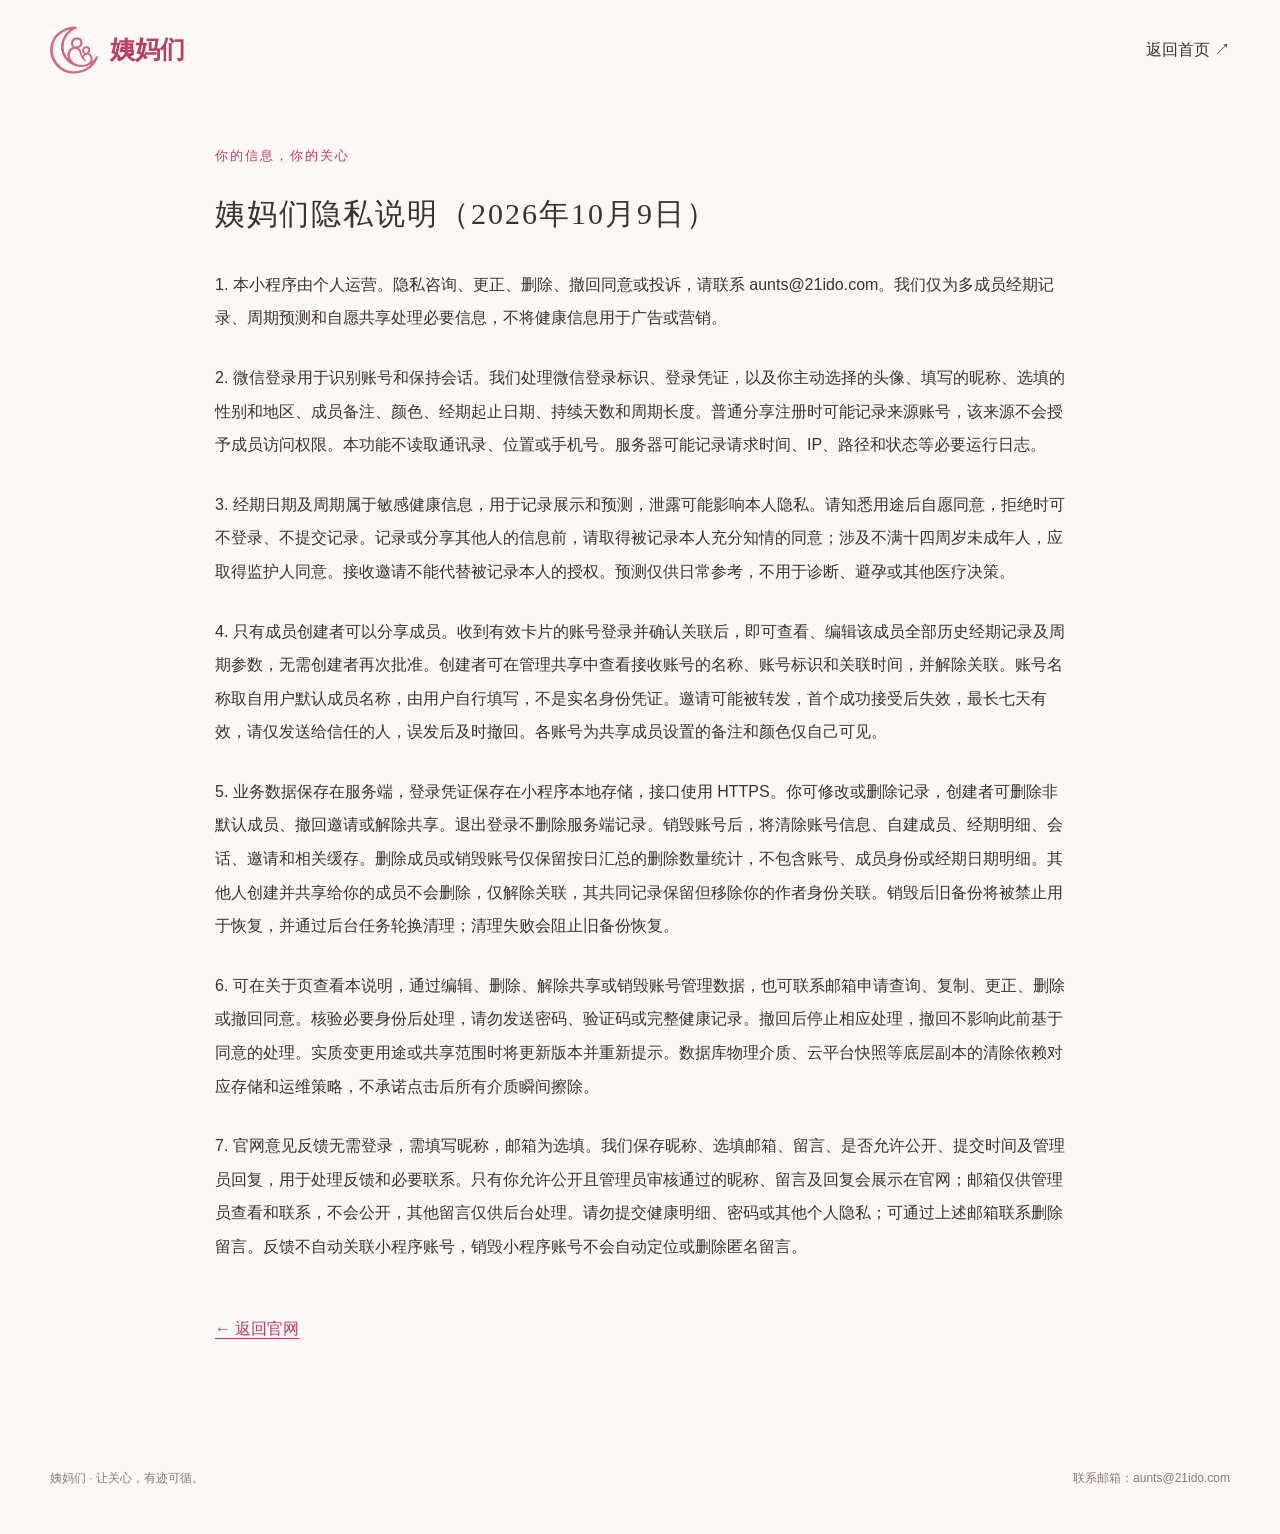
==== commit da3ae99d: "Collect feedback nickname and optional contact email" ====
--- a/privacy.html
+++ b/privacy.html
@@ -1 +1 @@
-<!doctype html><html lang="zh-CN"><head><meta charset="utf-8"><meta name="viewport" content="width=device-width,initial-scale=1"><title>隐私说明 · 姨妈们</title><meta name="description" content="姨妈们隐私说明：数据使用、家庭共享、记录删除及数据安全。"><link rel="canonical" href="https://aunts.21ido.com/privacy.html"><link rel="stylesheet" href="styles.css"><link rel="icon" href="assets/logo.png"></head><body><header class="header wrap"><a class="brand" href="/"><img src="assets/logo.png" width="48" height="48" alt=""><span>姨妈们</span></a><a href="/">返回首页 ↗</a></header><main class="privacy-page wrap"><p class="eyebrow">你的信息，你的关心</p><h1>姨妈们隐私说明（2026年10月9日）</h1><p>1. 本小程序由个人运营。隐私咨询、更正、删除、撤回同意或投诉，请联系 aunts@21ido.com。我们仅为多成员经期记录、周期预测和自愿共享处理必要信息，不将健康信息用于广告或营销。</p><p>2. 微信登录用于识别账号和保持会话。我们处理微信登录标识、登录凭证，以及你主动选择的头像、填写的昵称、选填的性别和地区、成员备注、颜色、经期起止日期、持续天数和周期长度。普通分享注册时可能记录来源账号，该来源不会授予成员访问权限。本功能不读取通讯录、位置或手机号。服务器可能记录请求时间、IP、路径和状态等必要运行日志。</p><p>3. 经期日期及周期属于敏感健康信息，用于记录展示和预测，泄露可能影响本人隐私。请知悉用途后自愿同意，拒绝时可不登录、不提交记录。记录或分享其他人的信息前，请取得被记录本人充分知情的同意；涉及不满十四周岁未成年人，应取得监护人同意。接收邀请不能代替被记录本人的授权。预测仅供日常参考，不用于诊断、避孕或其他医疗决策。</p><p>4. 只有成员创建者可以分享成员。收到有效卡片的账号登录并确认关联后，即可查看、编辑该成员全部历史经期记录及周期参数，无需创建者再次批准。创建者可在管理共享中查看接收账号的名称、账号标识和关联时间，并解除关联。账号名称取自用户默认成员名称，由用户自行填写，不是实名身份凭证。邀请可能被转发，首个成功接受后失效，最长七天有效，请仅发送给信任的人，误发后及时撤回。各账号为共享成员设置的备注和颜色仅自己可见。</p><p>5. 业务数据保存在服务端，登录凭证保存在小程序本地存储，接口使用 HTTPS。你可修改或删除记录，创建者可删除非默认成员、撤回邀请或解除共享。退出登录不删除服务端记录。销毁账号后，将清除账号信息、自建成员、经期明细、会话、邀请和相关缓存。删除成员或销毁账号仅保留按日汇总的删除数量统计，不包含账号、成员身份或经期日期明细。其他人创建并共享给你的成员不会删除，仅解除关联，其共同记录保留但移除你的作者身份关联。销毁后旧备份将被禁止用于恢复，并通过后台任务轮换清理；清理失败会阻止旧备份恢复。</p><p>6. 可在关于页查看本说明，通过编辑、删除、解除共享或销毁账号管理数据，也可联系邮箱申请查询、复制、更正、删除或撤回同意。核验必要身份后处理，请勿发送密码、验证码或完整健康记录。撤回后停止相应处理，撤回不影响此前基于同意的处理。实质变更用途或共享范围时将更新版本并重新提示。数据库物理介质、云平台快照等底层副本的清除依赖对应存储和运维策略，不承诺点击后所有介质瞬间擦除。</p><p>7. 官网意见反馈无需登录，不要求填写姓名或联系方式。我们保存你提交的留言、是否允许公开、提交时间及管理员回复，用于处理反馈。只有你允许公开且管理员审核通过的留言及回复会展示在官网，其他留言仅供后台处理。请勿提交健康明细、密码或其他个人隐私；可通过上述邮箱联系删除留言。反馈不自动关联小程序账号，销毁小程序账号不会自动定位或删除匿名留言。</p><a class="text-link" href="/">← 返回官网</a></main><footer class="wrap footer"><span>姨妈们 · 让关心，有迹可循。</span><a href="mailto:aunts@21ido.com">联系邮箱：aunts@21ido.com</a></footer></body></html>+<!doctype html><html lang="zh-CN"><head><meta charset="utf-8"><meta name="viewport" content="width=device-width,initial-scale=1"><title>隐私说明 · 姨妈们</title><meta name="description" content="姨妈们隐私说明：数据使用、家庭共享、记录删除及数据安全。"><link rel="canonical" href="https://aunts.21ido.com/privacy.html"><link rel="stylesheet" href="styles.css"><link rel="icon" href="assets/logo.png"></head><body><header class="header wrap"><a class="brand" href="/"><img src="assets/logo.png" width="48" height="48" alt=""><span>姨妈们</span></a><a href="/">返回首页 ↗</a></header><main class="privacy-page wrap"><p class="eyebrow">你的信息，你的关心</p><h1>姨妈们隐私说明（2026年10月9日）</h1><p>1. 本小程序由个人运营。隐私咨询、更正、删除、撤回同意或投诉，请联系 aunts@21ido.com。我们仅为多成员经期记录、周期预测和自愿共享处理必要信息，不将健康信息用于广告或营销。</p><p>2. 微信登录用于识别账号和保持会话。我们处理微信登录标识、登录凭证，以及你主动选择的头像、填写的昵称、选填的性别和地区、成员备注、颜色、经期起止日期、持续天数和周期长度。普通分享注册时可能记录来源账号，该来源不会授予成员访问权限。本功能不读取通讯录、位置或手机号。服务器可能记录请求时间、IP、路径和状态等必要运行日志。</p><p>3. 经期日期及周期属于敏感健康信息，用于记录展示和预测，泄露可能影响本人隐私。请知悉用途后自愿同意，拒绝时可不登录、不提交记录。记录或分享其他人的信息前，请取得被记录本人充分知情的同意；涉及不满十四周岁未成年人，应取得监护人同意。接收邀请不能代替被记录本人的授权。预测仅供日常参考，不用于诊断、避孕或其他医疗决策。</p><p>4. 只有成员创建者可以分享成员。收到有效卡片的账号登录并确认关联后，即可查看、编辑该成员全部历史经期记录及周期参数，无需创建者再次批准。创建者可在管理共享中查看接收账号的名称、账号标识和关联时间，并解除关联。账号名称取自用户默认成员名称，由用户自行填写，不是实名身份凭证。邀请可能被转发，首个成功接受后失效，最长七天有效，请仅发送给信任的人，误发后及时撤回。各账号为共享成员设置的备注和颜色仅自己可见。</p><p>5. 业务数据保存在服务端，登录凭证保存在小程序本地存储，接口使用 HTTPS。你可修改或删除记录，创建者可删除非默认成员、撤回邀请或解除共享。退出登录不删除服务端记录。销毁账号后，将清除账号信息、自建成员、经期明细、会话、邀请和相关缓存。删除成员或销毁账号仅保留按日汇总的删除数量统计，不包含账号、成员身份或经期日期明细。其他人创建并共享给你的成员不会删除，仅解除关联，其共同记录保留但移除你的作者身份关联。销毁后旧备份将被禁止用于恢复，并通过后台任务轮换清理；清理失败会阻止旧备份恢复。</p><p>6. 可在关于页查看本说明，通过编辑、删除、解除共享或销毁账号管理数据，也可联系邮箱申请查询、复制、更正、删除或撤回同意。核验必要身份后处理，请勿发送密码、验证码或完整健康记录。撤回后停止相应处理，撤回不影响此前基于同意的处理。实质变更用途或共享范围时将更新版本并重新提示。数据库物理介质、云平台快照等底层副本的清除依赖对应存储和运维策略，不承诺点击后所有介质瞬间擦除。</p><p>7. 官网意见反馈无需登录，需填写昵称，邮箱为选填。我们保存昵称、选填邮箱、留言、是否允许公开、提交时间及管理员回复，用于处理反馈和必要联系。只有你允许公开且管理员审核通过的昵称、留言及回复会展示在官网；邮箱仅供管理员查看和联系，不会公开，其他留言仅供后台处理。请勿提交健康明细、密码或其他个人隐私；可通过上述邮箱联系删除留言。反馈不自动关联小程序账号，销毁小程序账号不会自动定位或删除匿名留言。</p><a class="text-link" href="/">← 返回官网</a></main><footer class="wrap footer"><span>姨妈们 · 让关心，有迹可循。</span><a href="mailto:aunts@21ido.com">联系邮箱：aunts@21ido.com</a></footer></body></html>
--- a/styles.css
+++ b/styles.css
@@ -10,3 +10,4 @@
 
 .footer-links{flex-wrap:wrap;align-items:center;justify-content:flex-end}.footer a[href^="mailto:"]{overflow-wrap:anywhere}@media(max-width:640px){.footer-links{justify-content:center}}
 .feedback-section{padding-top:70px;padding-bottom:70px;display:grid;grid-template-columns:1fr 1.3fr;gap:30px}.feedback-form{padding:28px;background:#fff;border:1px solid #efdfe5;border-radius:24px}.feedback-form textarea{display:block;width:100%;box-sizing:border-box;border:1px solid #dfc5cf;border-radius:12px;padding:14px;font:inherit;margin:12px 0;resize:vertical}.feedback-consent{display:flex;align-items:flex-start;gap:8px;font-size:14px}.feedback-section button{background:#b45170;color:#fff;border:0;border-radius:12px;padding:12px 24px;font:inherit;cursor:pointer}.feedback-section button:disabled{opacity:.5}.feedback-trap{position:absolute;left:-10000px}.feedback-public-list{grid-column:1/-1}.feedback-entry{background:#fff;border:1px solid #efdee5;border-radius:18px;padding:22px;margin:16px 0;overflow-wrap:anywhere;white-space:pre-wrap}.feedback-entry small{color:#9b8791}.feedback-entry .feedback-reply{background:#fbf0f4;padding:14px;border-radius:12px}.feedback-section [hidden]{display:none!important}@media(max-width:700px){.feedback-section{grid-template-columns:1fr;gap:18px}.feedback-form{padding:20px}}
+.feedback-contact{display:grid;grid-template-columns:1fr 1fr;gap:16px;margin-bottom:18px}.feedback-contact input{width:100%;box-sizing:border-box;display:block;margin-top:8px;border:1px solid #dfc5cf;border-radius:12px;padding:12px;font:inherit;min-width:0}@media(max-width:700px){.feedback-contact{grid-template-columns:1fr}}
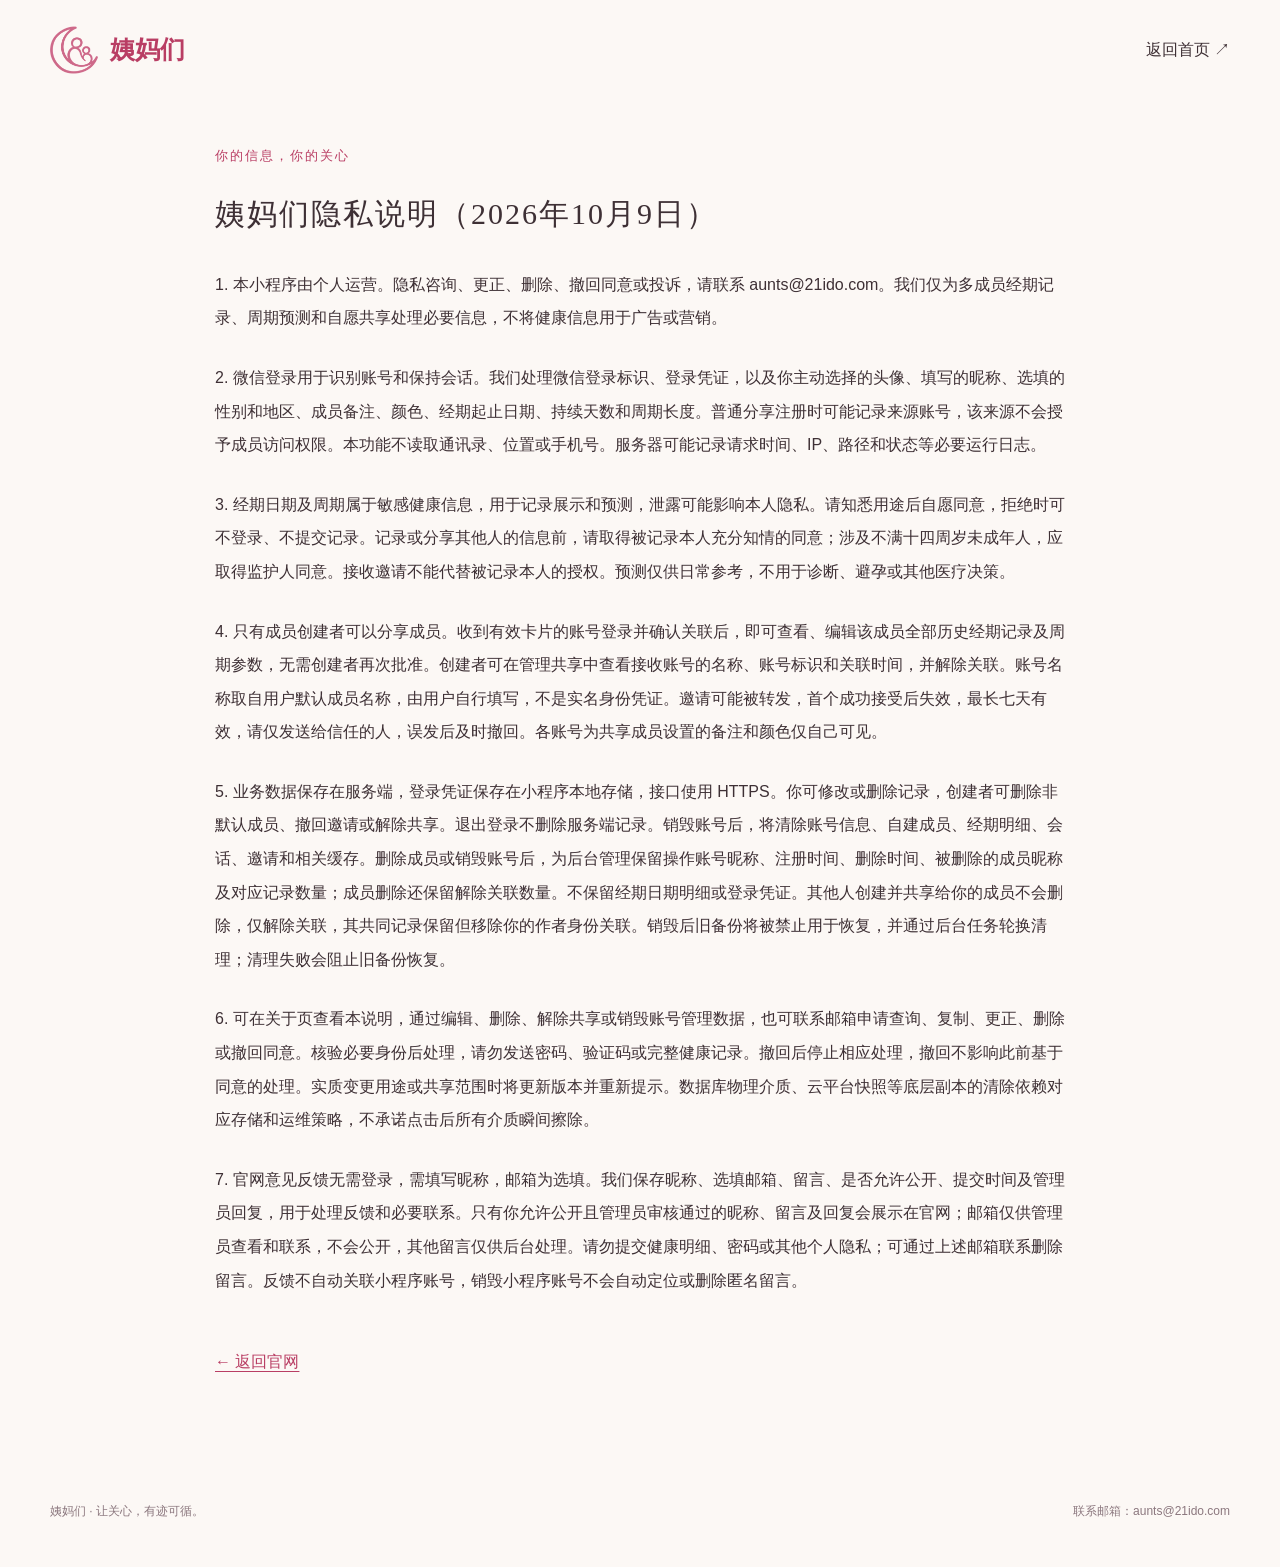
==== commit 699f12e8: "Sync restored deletion detail disclosure" ====
--- a/privacy.html
+++ b/privacy.html
@@ -1 +1 @@
-<!doctype html><html lang="zh-CN"><head><meta charset="utf-8"><meta name="viewport" content="width=device-width,initial-scale=1"><title>隐私说明 · 姨妈们</title><meta name="description" content="姨妈们隐私说明：数据使用、家庭共享、记录删除及数据安全。"><link rel="canonical" href="https://aunts.21ido.com/privacy.html"><link rel="stylesheet" href="styles.css"><link rel="icon" href="assets/logo.png"></head><body><header class="header wrap"><a class="brand" href="/"><img src="assets/logo.png" width="48" height="48" alt=""><span>姨妈们</span></a><a href="/">返回首页 ↗</a></header><main class="privacy-page wrap"><p class="eyebrow">你的信息，你的关心</p><h1>姨妈们隐私说明（2026年10月9日）</h1><p>1. 本小程序由个人运营。隐私咨询、更正、删除、撤回同意或投诉，请联系 aunts@21ido.com。我们仅为多成员经期记录、周期预测和自愿共享处理必要信息，不将健康信息用于广告或营销。</p><p>2. 微信登录用于识别账号和保持会话。我们处理微信登录标识、登录凭证，以及你主动选择的头像、填写的昵称、选填的性别和地区、成员备注、颜色、经期起止日期、持续天数和周期长度。普通分享注册时可能记录来源账号，该来源不会授予成员访问权限。本功能不读取通讯录、位置或手机号。服务器可能记录请求时间、IP、路径和状态等必要运行日志。</p><p>3. 经期日期及周期属于敏感健康信息，用于记录展示和预测，泄露可能影响本人隐私。请知悉用途后自愿同意，拒绝时可不登录、不提交记录。记录或分享其他人的信息前，请取得被记录本人充分知情的同意；涉及不满十四周岁未成年人，应取得监护人同意。接收邀请不能代替被记录本人的授权。预测仅供日常参考，不用于诊断、避孕或其他医疗决策。</p><p>4. 只有成员创建者可以分享成员。收到有效卡片的账号登录并确认关联后，即可查看、编辑该成员全部历史经期记录及周期参数，无需创建者再次批准。创建者可在管理共享中查看接收账号的名称、账号标识和关联时间，并解除关联。账号名称取自用户默认成员名称，由用户自行填写，不是实名身份凭证。邀请可能被转发，首个成功接受后失效，最长七天有效，请仅发送给信任的人，误发后及时撤回。各账号为共享成员设置的备注和颜色仅自己可见。</p><p>5. 业务数据保存在服务端，登录凭证保存在小程序本地存储，接口使用 HTTPS。你可修改或删除记录，创建者可删除非默认成员、撤回邀请或解除共享。退出登录不删除服务端记录。销毁账号后，将清除账号信息、自建成员、经期明细、会话、邀请和相关缓存。删除成员或销毁账号仅保留按日汇总的删除数量统计，不包含账号、成员身份或经期日期明细。其他人创建并共享给你的成员不会删除，仅解除关联，其共同记录保留但移除你的作者身份关联。销毁后旧备份将被禁止用于恢复，并通过后台任务轮换清理；清理失败会阻止旧备份恢复。</p><p>6. 可在关于页查看本说明，通过编辑、删除、解除共享或销毁账号管理数据，也可联系邮箱申请查询、复制、更正、删除或撤回同意。核验必要身份后处理，请勿发送密码、验证码或完整健康记录。撤回后停止相应处理，撤回不影响此前基于同意的处理。实质变更用途或共享范围时将更新版本并重新提示。数据库物理介质、云平台快照等底层副本的清除依赖对应存储和运维策略，不承诺点击后所有介质瞬间擦除。</p><p>7. 官网意见反馈无需登录，需填写昵称，邮箱为选填。我们保存昵称、选填邮箱、留言、是否允许公开、提交时间及管理员回复，用于处理反馈和必要联系。只有你允许公开且管理员审核通过的昵称、留言及回复会展示在官网；邮箱仅供管理员查看和联系，不会公开，其他留言仅供后台处理。请勿提交健康明细、密码或其他个人隐私；可通过上述邮箱联系删除留言。反馈不自动关联小程序账号，销毁小程序账号不会自动定位或删除匿名留言。</p><a class="text-link" href="/">← 返回官网</a></main><footer class="wrap footer"><span>姨妈们 · 让关心，有迹可循。</span><a href="mailto:aunts@21ido.com">联系邮箱：aunts@21ido.com</a></footer></body></html>+<!doctype html><html lang="zh-CN"><head><meta charset="utf-8"><meta name="viewport" content="width=device-width,initial-scale=1"><title>隐私说明 · 姨妈们</title><meta name="description" content="姨妈们隐私说明：数据使用、家庭共享、记录删除及数据安全。"><link rel="canonical" href="https://aunts.21ido.com/privacy.html"><link rel="stylesheet" href="styles.css"><link rel="icon" href="assets/logo.png"></head><body><header class="header wrap"><a class="brand" href="/"><img src="assets/logo.png" width="48" height="48" alt=""><span>姨妈们</span></a><a href="/">返回首页 ↗</a></header><main class="privacy-page wrap"><p class="eyebrow">你的信息，你的关心</p><h1>姨妈们隐私说明（2026年10月9日）</h1><p>1. 本小程序由个人运营。隐私咨询、更正、删除、撤回同意或投诉，请联系 aunts@21ido.com。我们仅为多成员经期记录、周期预测和自愿共享处理必要信息，不将健康信息用于广告或营销。</p><p>2. 微信登录用于识别账号和保持会话。我们处理微信登录标识、登录凭证，以及你主动选择的头像、填写的昵称、选填的性别和地区、成员备注、颜色、经期起止日期、持续天数和周期长度。普通分享注册时可能记录来源账号，该来源不会授予成员访问权限。本功能不读取通讯录、位置或手机号。服务器可能记录请求时间、IP、路径和状态等必要运行日志。</p><p>3. 经期日期及周期属于敏感健康信息，用于记录展示和预测，泄露可能影响本人隐私。请知悉用途后自愿同意，拒绝时可不登录、不提交记录。记录或分享其他人的信息前，请取得被记录本人充分知情的同意；涉及不满十四周岁未成年人，应取得监护人同意。接收邀请不能代替被记录本人的授权。预测仅供日常参考，不用于诊断、避孕或其他医疗决策。</p><p>4. 只有成员创建者可以分享成员。收到有效卡片的账号登录并确认关联后，即可查看、编辑该成员全部历史经期记录及周期参数，无需创建者再次批准。创建者可在管理共享中查看接收账号的名称、账号标识和关联时间，并解除关联。账号名称取自用户默认成员名称，由用户自行填写，不是实名身份凭证。邀请可能被转发，首个成功接受后失效，最长七天有效，请仅发送给信任的人，误发后及时撤回。各账号为共享成员设置的备注和颜色仅自己可见。</p><p>5. 业务数据保存在服务端，登录凭证保存在小程序本地存储，接口使用 HTTPS。你可修改或删除记录，创建者可删除非默认成员、撤回邀请或解除共享。退出登录不删除服务端记录。销毁账号后，将清除账号信息、自建成员、经期明细、会话、邀请和相关缓存。删除成员或销毁账号后，为后台管理保留操作账号昵称、注册时间、删除时间、被删除的成员昵称及对应记录数量；成员删除还保留解除关联数量。不保留经期日期明细或登录凭证。其他人创建并共享给你的成员不会删除，仅解除关联，其共同记录保留但移除你的作者身份关联。销毁后旧备份将被禁止用于恢复，并通过后台任务轮换清理；清理失败会阻止旧备份恢复。</p><p>6. 可在关于页查看本说明，通过编辑、删除、解除共享或销毁账号管理数据，也可联系邮箱申请查询、复制、更正、删除或撤回同意。核验必要身份后处理，请勿发送密码、验证码或完整健康记录。撤回后停止相应处理，撤回不影响此前基于同意的处理。实质变更用途或共享范围时将更新版本并重新提示。数据库物理介质、云平台快照等底层副本的清除依赖对应存储和运维策略，不承诺点击后所有介质瞬间擦除。</p><p>7. 官网意见反馈无需登录，需填写昵称，邮箱为选填。我们保存昵称、选填邮箱、留言、是否允许公开、提交时间及管理员回复，用于处理反馈和必要联系。只有你允许公开且管理员审核通过的昵称、留言及回复会展示在官网；邮箱仅供管理员查看和联系，不会公开，其他留言仅供后台处理。请勿提交健康明细、密码或其他个人隐私；可通过上述邮箱联系删除留言。反馈不自动关联小程序账号，销毁小程序账号不会自动定位或删除匿名留言。</p><a class="text-link" href="/">← 返回官网</a></main><footer class="wrap footer"><span>姨妈们 · 让关心，有迹可循。</span><a href="mailto:aunts@21ido.com">联系邮箱：aunts@21ido.com</a></footer></body></html>
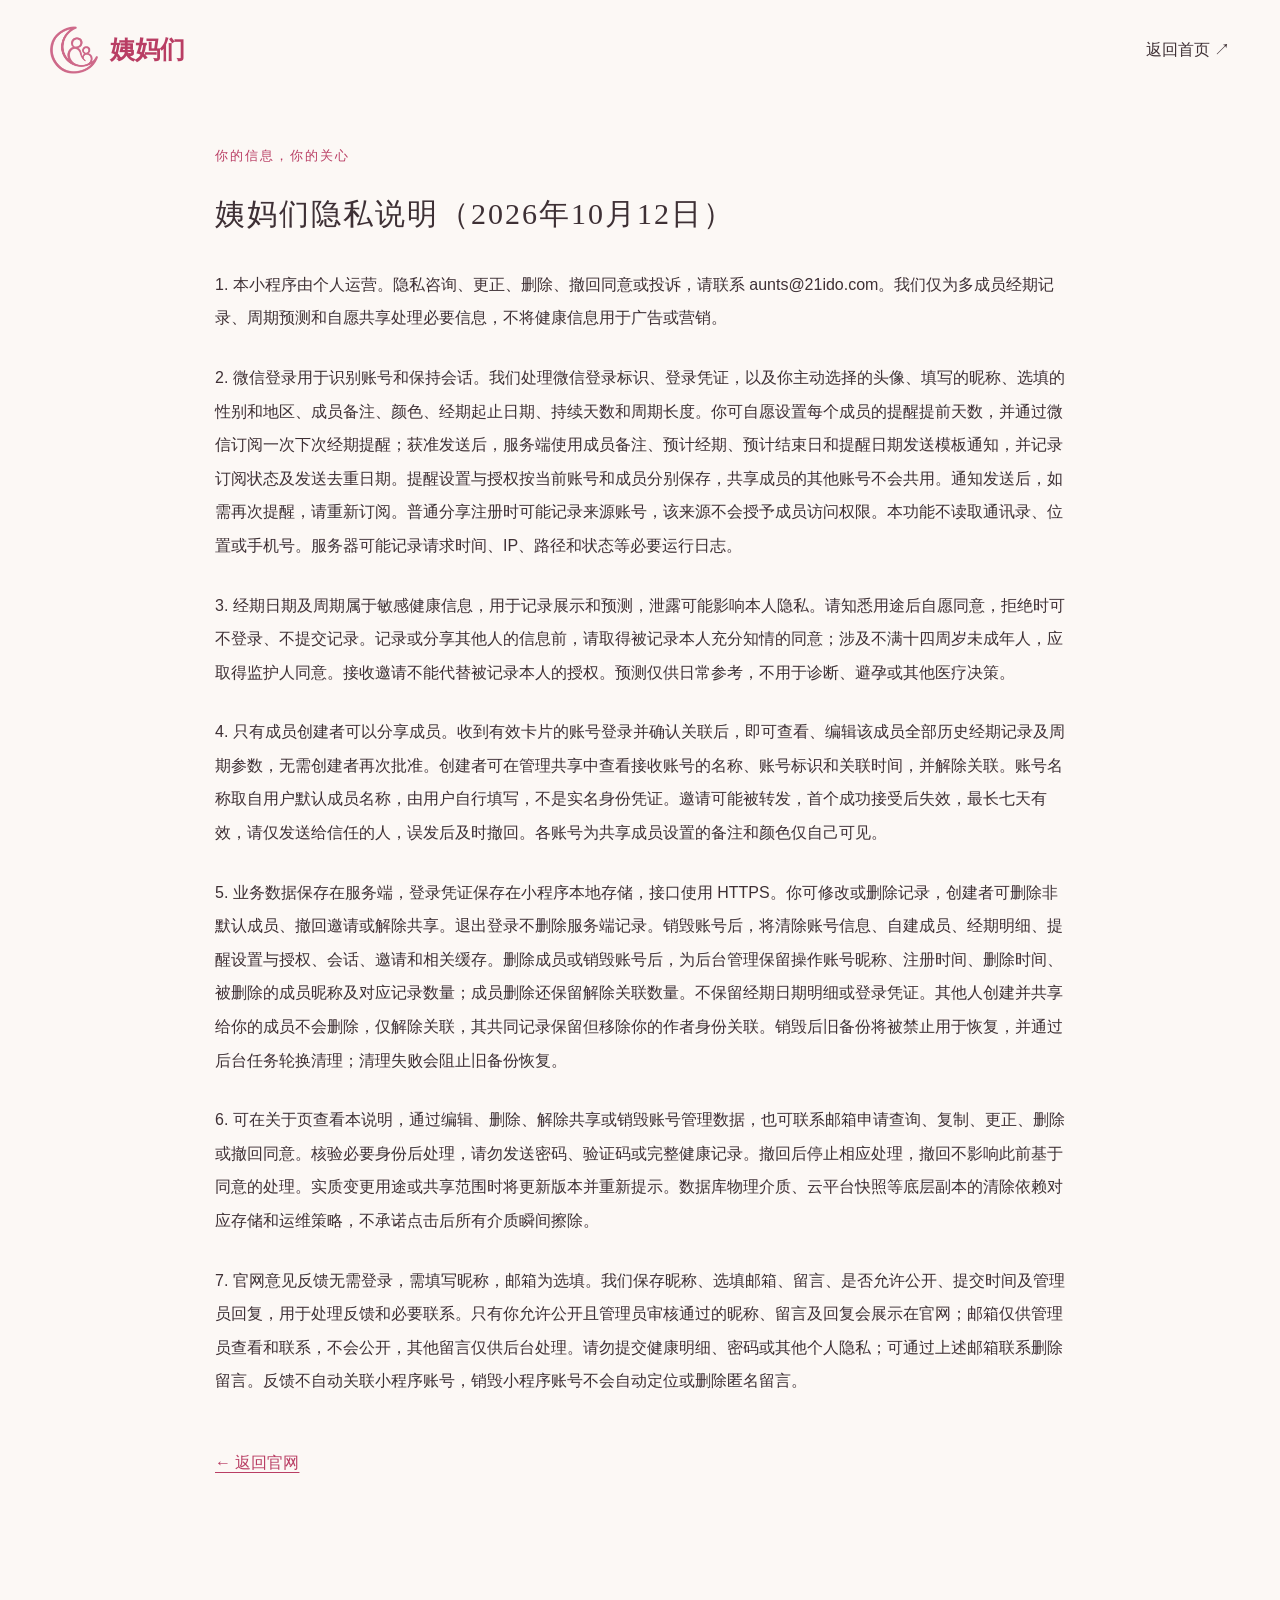
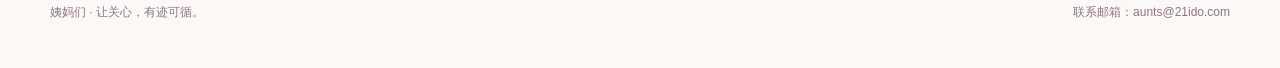
==== commit dfbaa696: "Update privacy notice for reminders" ====
--- a/privacy.html
+++ b/privacy.html
@@ -1 +1 @@
-<!doctype html><html lang="zh-CN"><head><meta charset="utf-8"><meta name="viewport" content="width=device-width,initial-scale=1"><title>隐私说明 · 姨妈们</title><meta name="description" content="姨妈们隐私说明：数据使用、家庭共享、记录删除及数据安全。"><link rel="canonical" href="https://aunts.21ido.com/privacy.html"><link rel="stylesheet" href="styles.css"><link rel="icon" href="assets/logo.png"></head><body><header class="header wrap"><a class="brand" href="/"><img src="assets/logo.png" width="48" height="48" alt=""><span>姨妈们</span></a><a href="/">返回首页 ↗</a></header><main class="privacy-page wrap"><p class="eyebrow">你的信息，你的关心</p><h1>姨妈们隐私说明（2026年10月9日）</h1><p>1. 本小程序由个人运营。隐私咨询、更正、删除、撤回同意或投诉，请联系 aunts@21ido.com。我们仅为多成员经期记录、周期预测和自愿共享处理必要信息，不将健康信息用于广告或营销。</p><p>2. 微信登录用于识别账号和保持会话。我们处理微信登录标识、登录凭证，以及你主动选择的头像、填写的昵称、选填的性别和地区、成员备注、颜色、经期起止日期、持续天数和周期长度。普通分享注册时可能记录来源账号，该来源不会授予成员访问权限。本功能不读取通讯录、位置或手机号。服务器可能记录请求时间、IP、路径和状态等必要运行日志。</p><p>3. 经期日期及周期属于敏感健康信息，用于记录展示和预测，泄露可能影响本人隐私。请知悉用途后自愿同意，拒绝时可不登录、不提交记录。记录或分享其他人的信息前，请取得被记录本人充分知情的同意；涉及不满十四周岁未成年人，应取得监护人同意。接收邀请不能代替被记录本人的授权。预测仅供日常参考，不用于诊断、避孕或其他医疗决策。</p><p>4. 只有成员创建者可以分享成员。收到有效卡片的账号登录并确认关联后，即可查看、编辑该成员全部历史经期记录及周期参数，无需创建者再次批准。创建者可在管理共享中查看接收账号的名称、账号标识和关联时间，并解除关联。账号名称取自用户默认成员名称，由用户自行填写，不是实名身份凭证。邀请可能被转发，首个成功接受后失效，最长七天有效，请仅发送给信任的人，误发后及时撤回。各账号为共享成员设置的备注和颜色仅自己可见。</p><p>5. 业务数据保存在服务端，登录凭证保存在小程序本地存储，接口使用 HTTPS。你可修改或删除记录，创建者可删除非默认成员、撤回邀请或解除共享。退出登录不删除服务端记录。销毁账号后，将清除账号信息、自建成员、经期明细、会话、邀请和相关缓存。删除成员或销毁账号后，为后台管理保留操作账号昵称、注册时间、删除时间、被删除的成员昵称及对应记录数量；成员删除还保留解除关联数量。不保留经期日期明细或登录凭证。其他人创建并共享给你的成员不会删除，仅解除关联，其共同记录保留但移除你的作者身份关联。销毁后旧备份将被禁止用于恢复，并通过后台任务轮换清理；清理失败会阻止旧备份恢复。</p><p>6. 可在关于页查看本说明，通过编辑、删除、解除共享或销毁账号管理数据，也可联系邮箱申请查询、复制、更正、删除或撤回同意。核验必要身份后处理，请勿发送密码、验证码或完整健康记录。撤回后停止相应处理，撤回不影响此前基于同意的处理。实质变更用途或共享范围时将更新版本并重新提示。数据库物理介质、云平台快照等底层副本的清除依赖对应存储和运维策略，不承诺点击后所有介质瞬间擦除。</p><p>7. 官网意见反馈无需登录，需填写昵称，邮箱为选填。我们保存昵称、选填邮箱、留言、是否允许公开、提交时间及管理员回复，用于处理反馈和必要联系。只有你允许公开且管理员审核通过的昵称、留言及回复会展示在官网；邮箱仅供管理员查看和联系，不会公开，其他留言仅供后台处理。请勿提交健康明细、密码或其他个人隐私；可通过上述邮箱联系删除留言。反馈不自动关联小程序账号，销毁小程序账号不会自动定位或删除匿名留言。</p><a class="text-link" href="/">← 返回官网</a></main><footer class="wrap footer"><span>姨妈们 · 让关心，有迹可循。</span><a href="mailto:aunts@21ido.com">联系邮箱：aunts@21ido.com</a></footer></body></html>+<!doctype html><html lang="zh-CN"><head><meta charset="utf-8"><meta name="viewport" content="width=device-width,initial-scale=1"><title>隐私说明 · 姨妈们</title><meta name="description" content="姨妈们隐私说明：数据使用、家庭共享、记录删除及数据安全。"><link rel="canonical" href="https://aunts.21ido.com/privacy.html"><link rel="stylesheet" href="styles.css"><link rel="icon" href="assets/logo.png"></head><body><header class="header wrap"><a class="brand" href="/"><img src="assets/logo.png" width="48" height="48" alt=""><span>姨妈们</span></a><a href="/">返回首页 ↗</a></header><main class="privacy-page wrap"><p class="eyebrow">你的信息，你的关心</p><h1>姨妈们隐私说明（2026年10月12日）</h1><p>1. 本小程序由个人运营。隐私咨询、更正、删除、撤回同意或投诉，请联系 aunts@21ido.com。我们仅为多成员经期记录、周期预测和自愿共享处理必要信息，不将健康信息用于广告或营销。</p><p>2. 微信登录用于识别账号和保持会话。我们处理微信登录标识、登录凭证，以及你主动选择的头像、填写的昵称、选填的性别和地区、成员备注、颜色、经期起止日期、持续天数和周期长度。你可自愿设置每个成员的提醒提前天数，并通过微信订阅一次下次经期提醒；获准发送后，服务端使用成员备注、预计经期、预计结束日和提醒日期发送模板通知，并记录订阅状态及发送去重日期。提醒设置与授权按当前账号和成员分别保存，共享成员的其他账号不会共用。通知发送后，如需再次提醒，请重新订阅。普通分享注册时可能记录来源账号，该来源不会授予成员访问权限。本功能不读取通讯录、位置或手机号。服务器可能记录请求时间、IP、路径和状态等必要运行日志。</p><p>3. 经期日期及周期属于敏感健康信息，用于记录展示和预测，泄露可能影响本人隐私。请知悉用途后自愿同意，拒绝时可不登录、不提交记录。记录或分享其他人的信息前，请取得被记录本人充分知情的同意；涉及不满十四周岁未成年人，应取得监护人同意。接收邀请不能代替被记录本人的授权。预测仅供日常参考，不用于诊断、避孕或其他医疗决策。</p><p>4. 只有成员创建者可以分享成员。收到有效卡片的账号登录并确认关联后，即可查看、编辑该成员全部历史经期记录及周期参数，无需创建者再次批准。创建者可在管理共享中查看接收账号的名称、账号标识和关联时间，并解除关联。账号名称取自用户默认成员名称，由用户自行填写，不是实名身份凭证。邀请可能被转发，首个成功接受后失效，最长七天有效，请仅发送给信任的人，误发后及时撤回。各账号为共享成员设置的备注和颜色仅自己可见。</p><p>5. 业务数据保存在服务端，登录凭证保存在小程序本地存储，接口使用 HTTPS。你可修改或删除记录，创建者可删除非默认成员、撤回邀请或解除共享。退出登录不删除服务端记录。销毁账号后，将清除账号信息、自建成员、经期明细、提醒设置与授权、会话、邀请和相关缓存。删除成员或销毁账号后，为后台管理保留操作账号昵称、注册时间、删除时间、被删除的成员昵称及对应记录数量；成员删除还保留解除关联数量。不保留经期日期明细或登录凭证。其他人创建并共享给你的成员不会删除，仅解除关联，其共同记录保留但移除你的作者身份关联。销毁后旧备份将被禁止用于恢复，并通过后台任务轮换清理；清理失败会阻止旧备份恢复。</p><p>6. 可在关于页查看本说明，通过编辑、删除、解除共享或销毁账号管理数据，也可联系邮箱申请查询、复制、更正、删除或撤回同意。核验必要身份后处理，请勿发送密码、验证码或完整健康记录。撤回后停止相应处理，撤回不影响此前基于同意的处理。实质变更用途或共享范围时将更新版本并重新提示。数据库物理介质、云平台快照等底层副本的清除依赖对应存储和运维策略，不承诺点击后所有介质瞬间擦除。</p><p>7. 官网意见反馈无需登录，需填写昵称，邮箱为选填。我们保存昵称、选填邮箱、留言、是否允许公开、提交时间及管理员回复，用于处理反馈和必要联系。只有你允许公开且管理员审核通过的昵称、留言及回复会展示在官网；邮箱仅供管理员查看和联系，不会公开，其他留言仅供后台处理。请勿提交健康明细、密码或其他个人隐私；可通过上述邮箱联系删除留言。反馈不自动关联小程序账号，销毁小程序账号不会自动定位或删除匿名留言。</p><a class="text-link" href="/">← 返回官网</a></main><footer class="wrap footer"><span>姨妈们 · 让关心，有迹可循。</span><a href="mailto:aunts@21ido.com">联系邮箱：aunts@21ido.com</a></footer></body></html>
